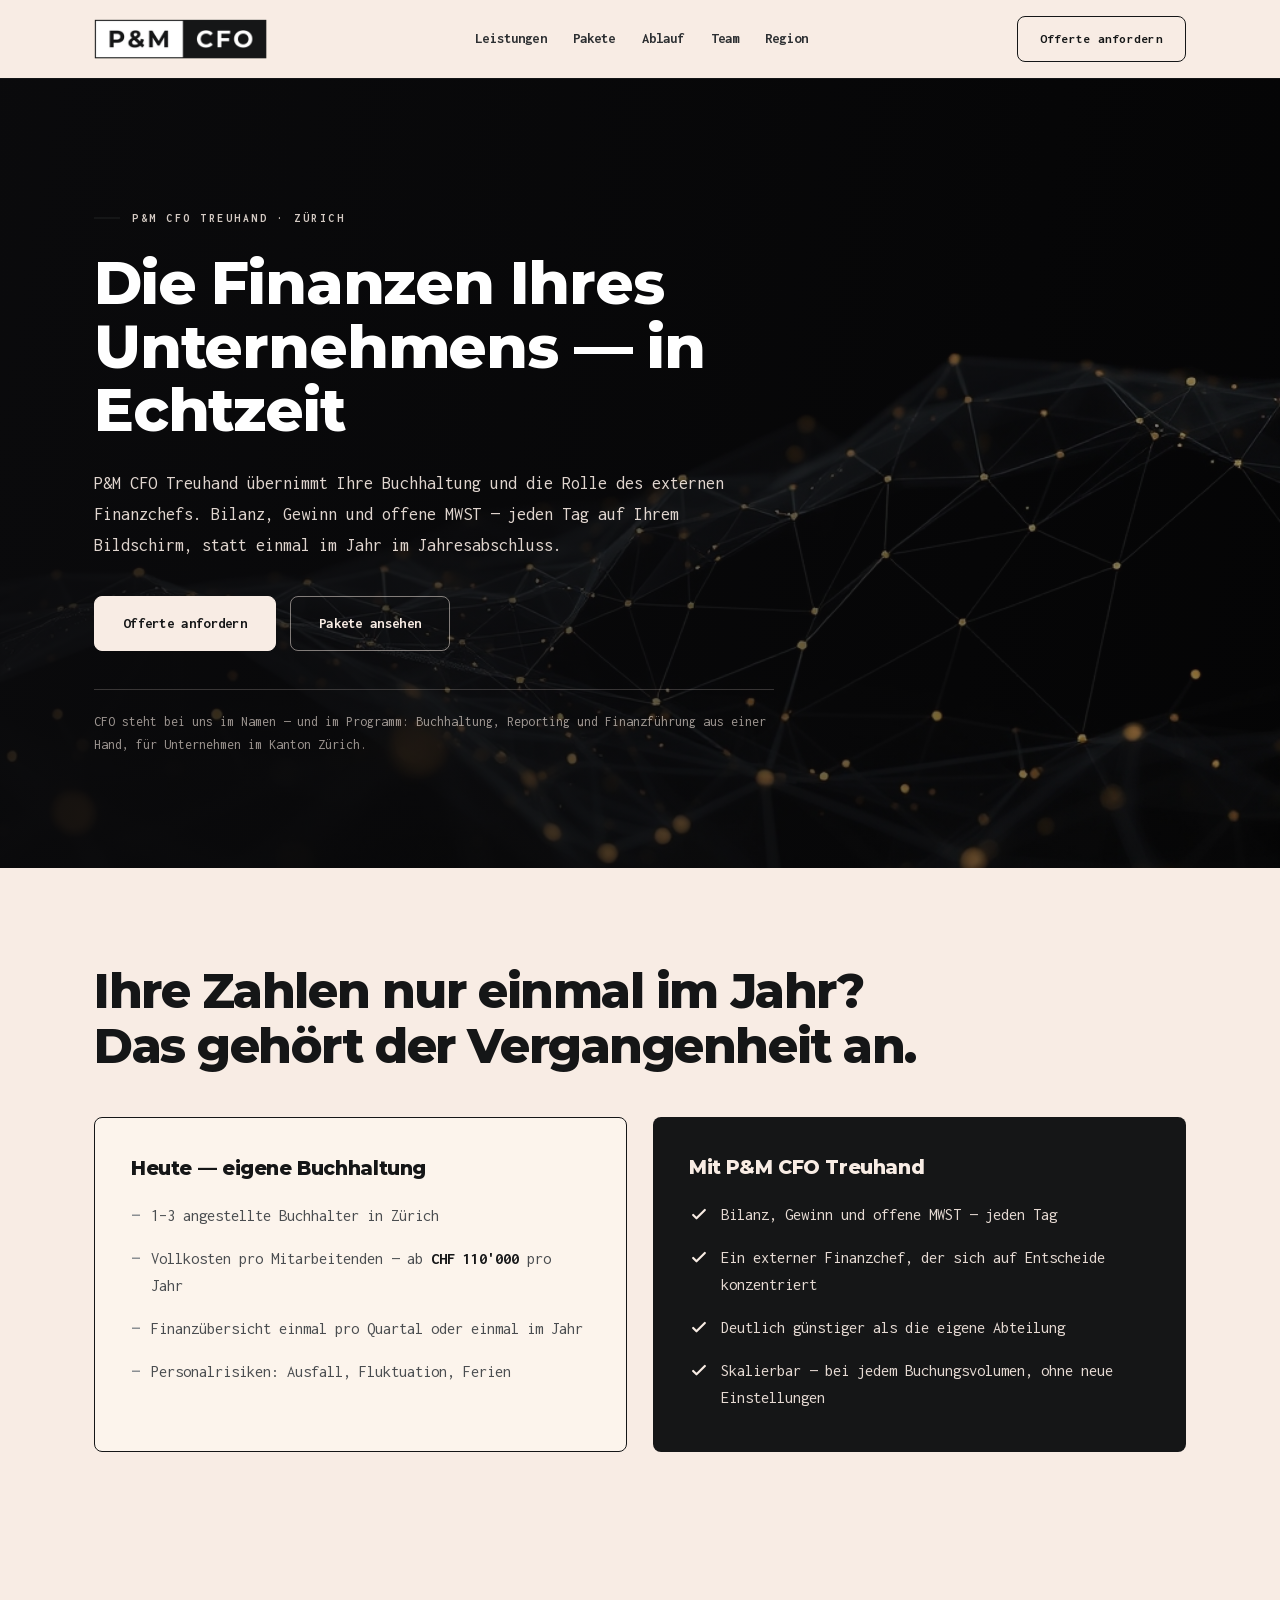
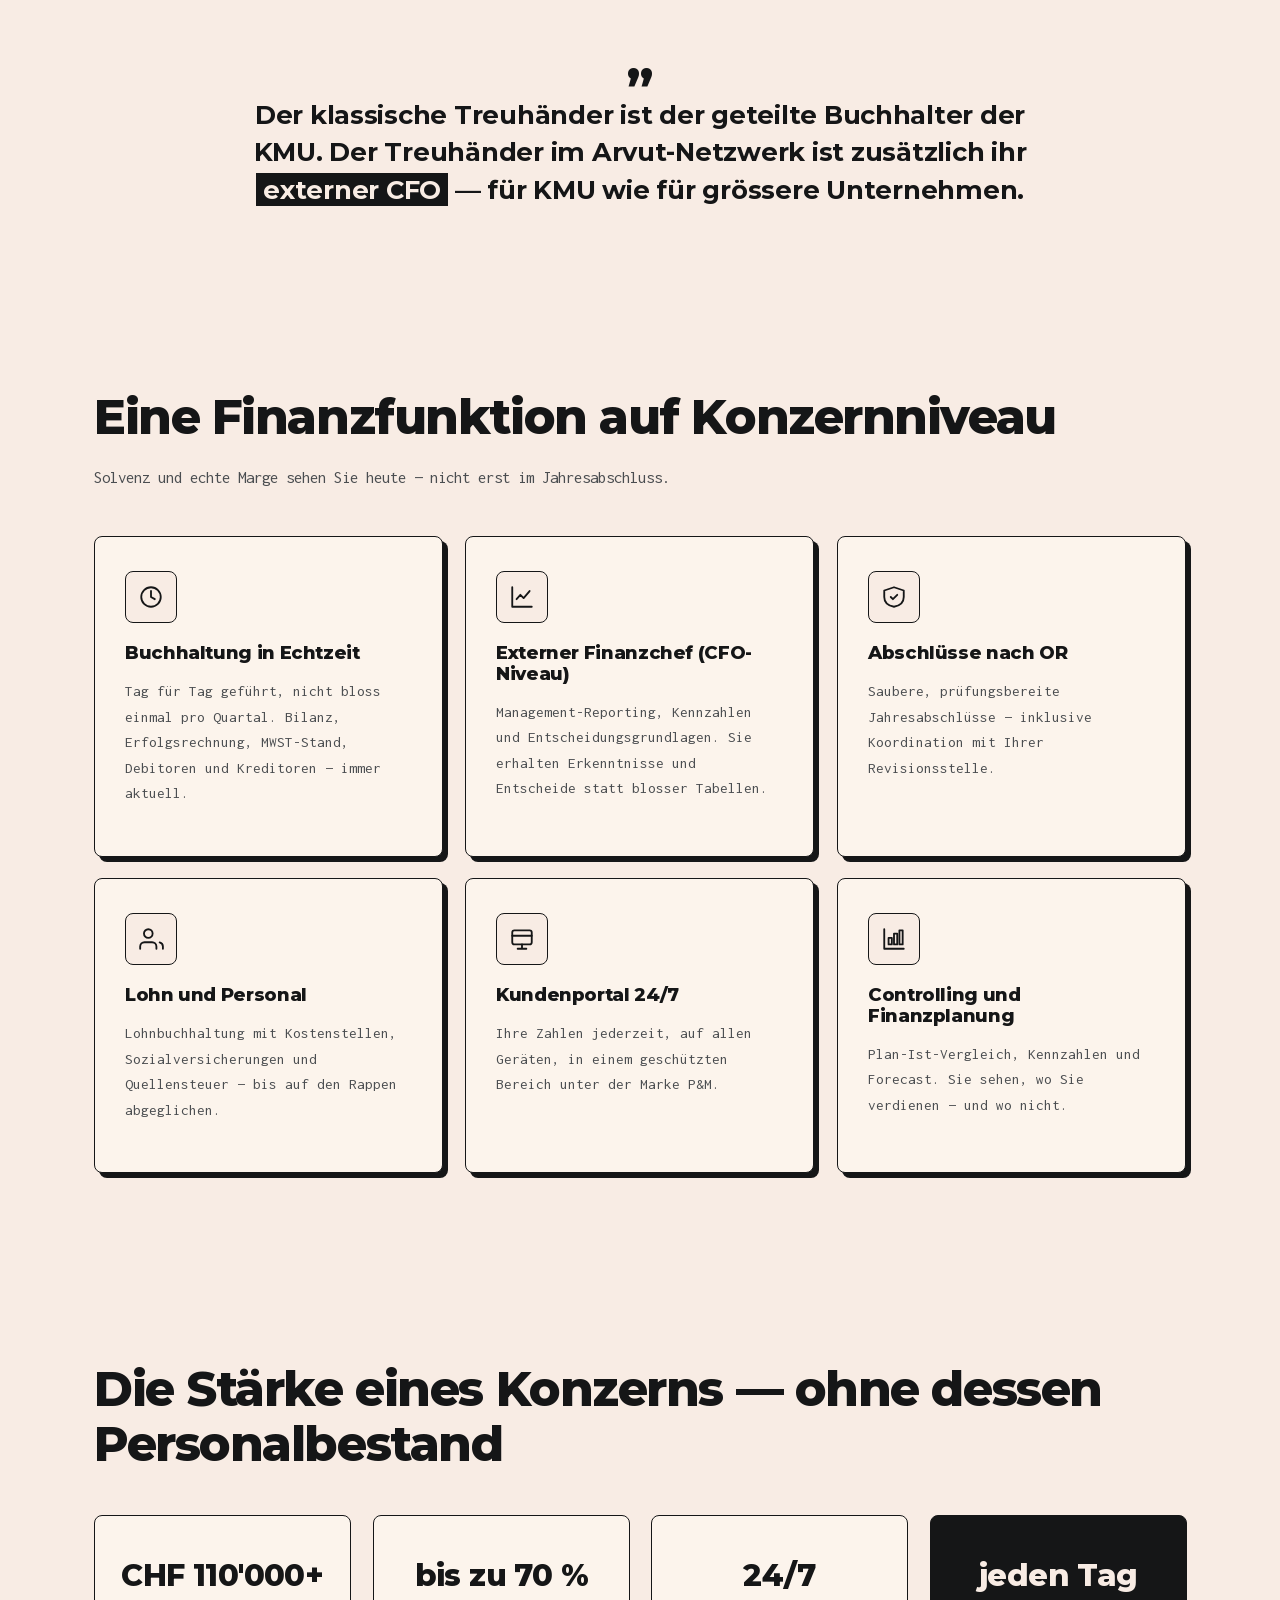
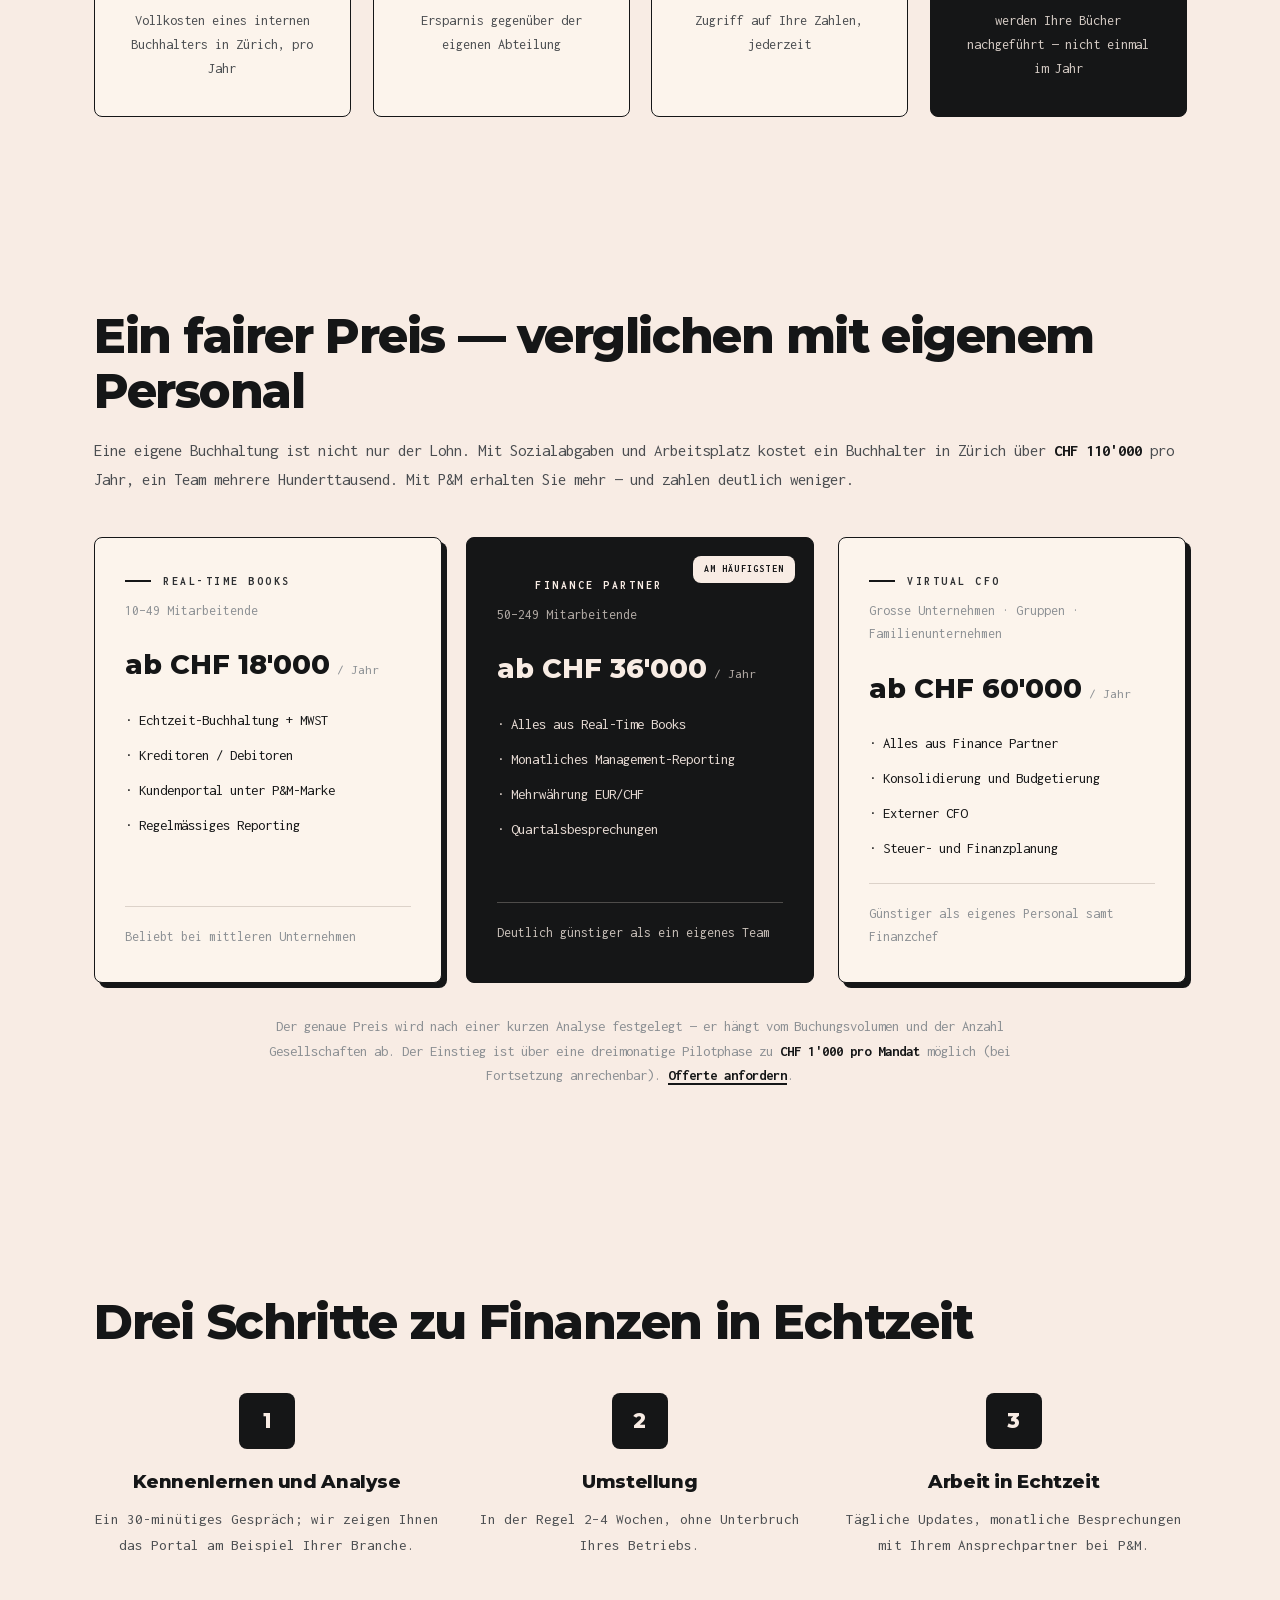
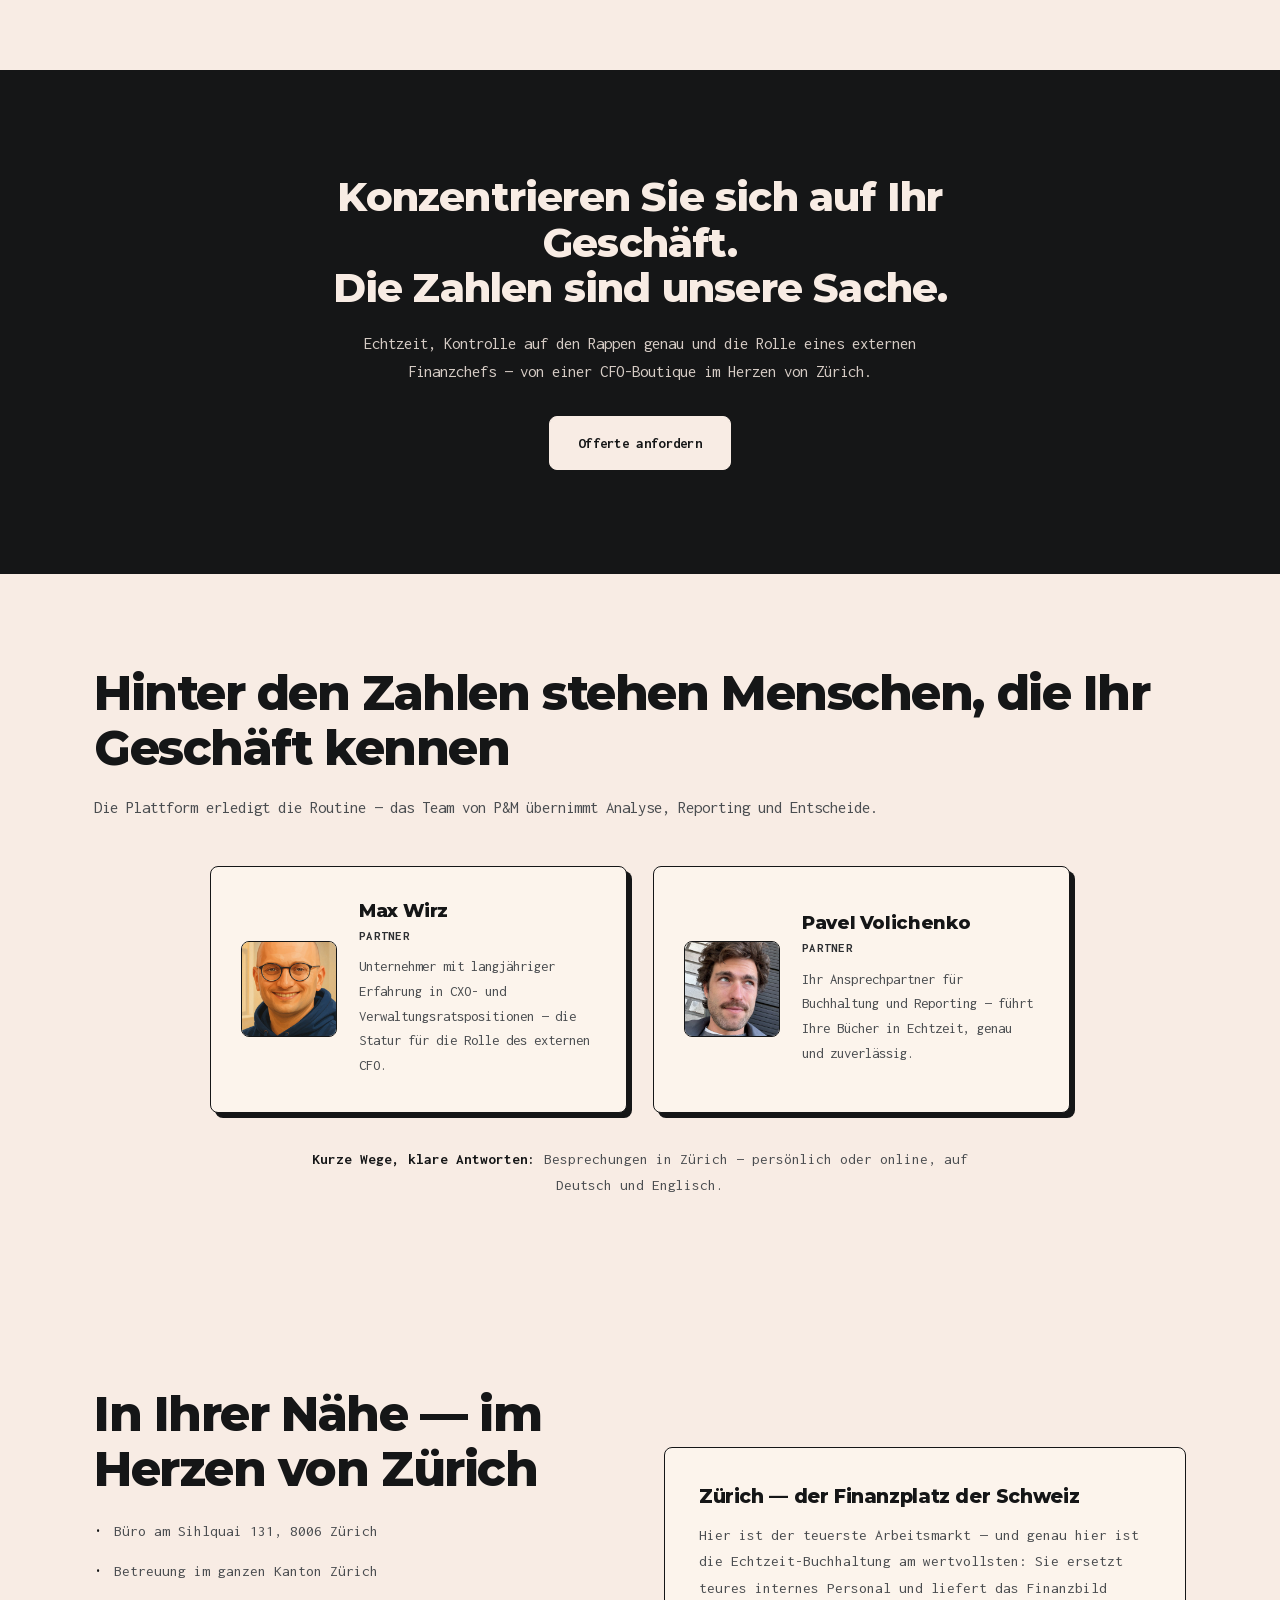
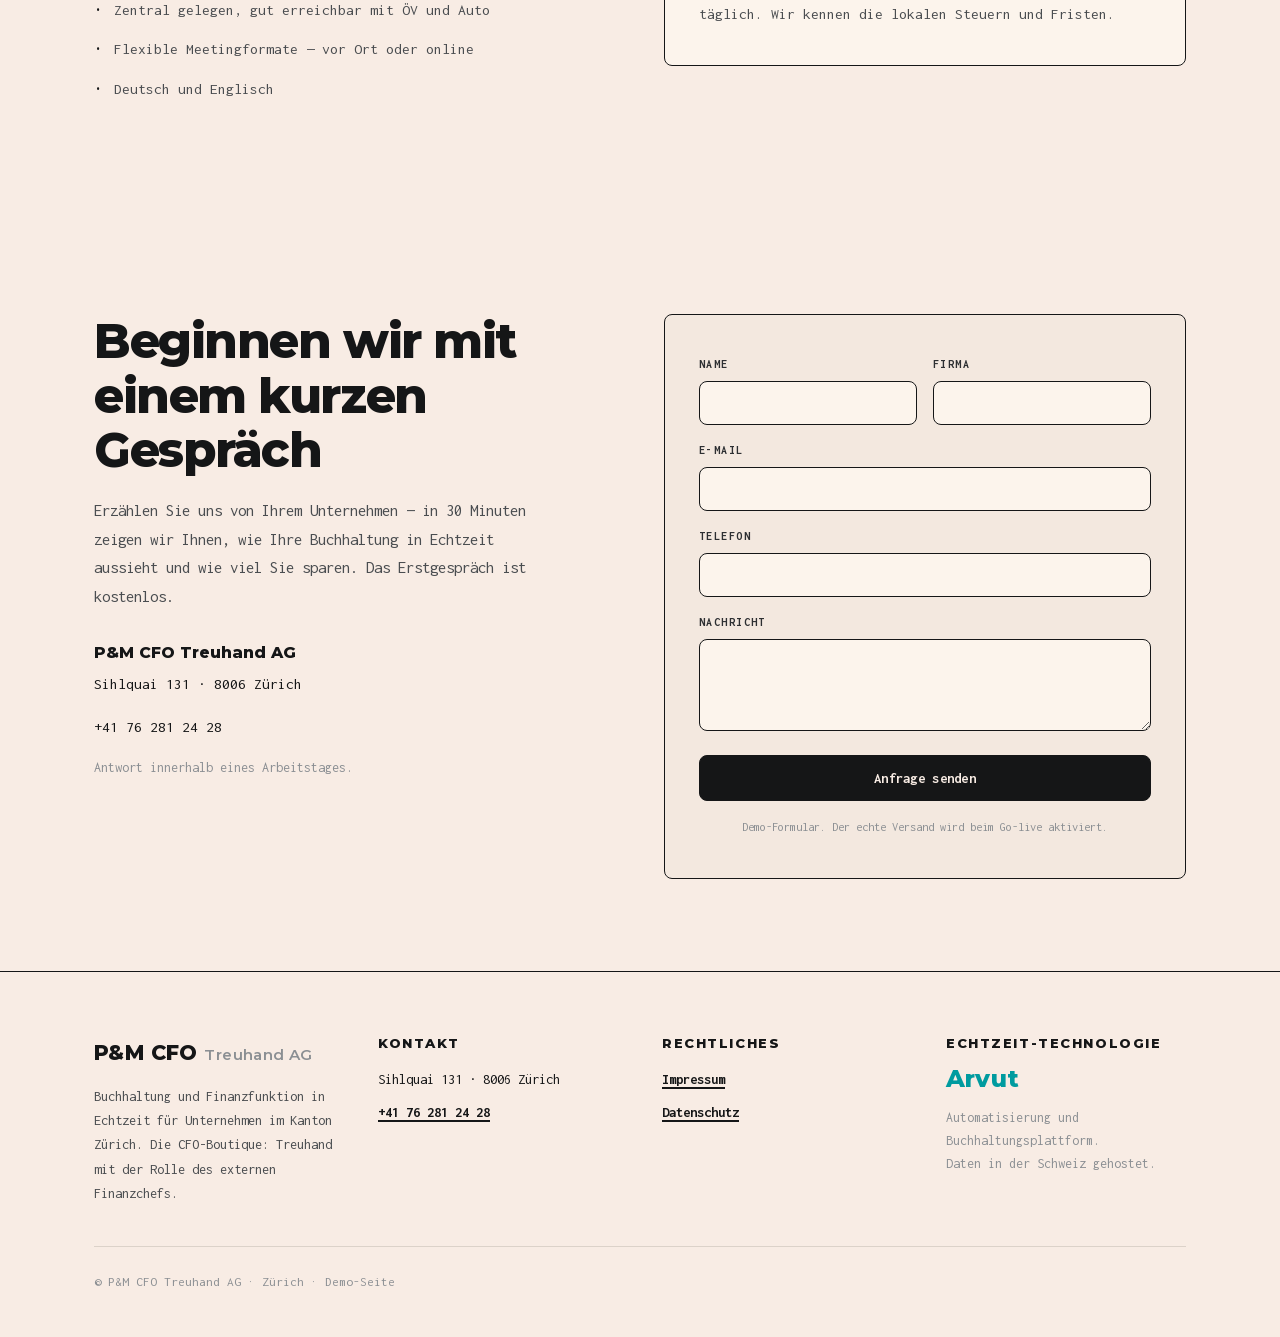
==== de/index.html @ a3f16e5b "Design an Qontrarian-Original angleichen - Hero: dunkles Vollbild mit Netzwerk-Bild (FLUX), weisser " ====
<!DOCTYPE html>
<html lang="de">
<head>
<meta charset="UTF-8">
<meta name="viewport" content="width=device-width, initial-scale=1.0">
<title>P&M CFO Treuhand — Ihr externer CFO und Buchhaltung in Echtzeit, Zürich</title>
<meta name="description" content="P&M CFO Treuhand AG übernimmt Ihre Buchhaltung und die Rolle des externen Finanzchefs: Bilanz, Gewinn und offene MWST jeden Tag auf Ihrem Bildschirm — günstiger als eine eigene Abteilung. CFO-Boutique in Zürich.">
<meta name="robots" content="noindex, nofollow">
<style>
@import url('../assets/fonts/fonts.css');
:root{
  --paper:#F8ECE4; --paper-2:#F3E8DF; --ink:#151617; --ink-2:#2D2F32;
  --body:#4A4D50; --muted:#8B8F93; --line:#DCD2C9; --white:#FCF4EC;
  --green:#009b9f; --gold:#d9a441; --radius:8px;
}
*{-webkit-font-smoothing:antialiased;box-sizing:border-box;}
html{scroll-behavior:smooth;}
a{text-decoration:none;color:inherit;}
img{display:block;max-width:100%;}
body{margin:0;font-family:'Inconsolata',ui-monospace,Menlo,monospace;color:var(--body);background:var(--paper);line-height:1.68;font-size:16.5px;font-weight:400;}
h1,h2,h3,h4{font-family:'Montserrat',-apple-system,Helvetica,Arial,sans-serif;color:var(--ink);font-weight:800;line-height:1.14;margin:0;letter-spacing:-.02em;}
.wrap{max-width:1140px;margin:0 auto;padding:0 24px;}
.eyebrow{font-family:'Inconsolata',monospace;text-transform:uppercase;letter-spacing:.22em;font-weight:700;font-size:.72rem;color:var(--ink-2);}
.eyebrow::before{content:"";display:inline-block;width:26px;height:2px;background:var(--ink);vertical-align:.22em;margin-right:12px;}
/* Sektionsüberschrift — links, gross, ohne Dekor (Qontrarian-Stil) */
.sec-head{text-align:left;max-width:none;margin:0 0 44px;}
.h-sec{font-size:clamp(2rem,4.2vw,3rem);letter-spacing:-.03em;}
.lead{font-size:1.06rem;color:var(--body);}
.inv{background:var(--ink);color:var(--paper);padding:.04em .28em;}
.btn{display:inline-block;font-family:'Inconsolata',monospace;font-weight:600;font-size:.92rem;letter-spacing:.02em;
  background:var(--ink);color:var(--paper);padding:14px 28px;border:1.5px solid var(--ink);border-radius:var(--radius);cursor:pointer;transition:.2s;}
.btn:hover{background:transparent;color:var(--ink);}
.btn-out{background:transparent;color:var(--ink);}
.btn-out:hover{background:var(--ink);color:var(--paper);}
.btn-light{background:var(--paper);color:var(--ink);border-color:var(--paper);}
.btn-light:hover{background:transparent;color:var(--paper);border-color:var(--paper);}
.btn-ghost{background:transparent;color:var(--paper);border-color:rgba(248,236,228,.5);}
.btn-ghost:hover{background:var(--paper);color:var(--ink);border-color:var(--paper);}
.nav-a{font-family:'Inconsolata',monospace;font-weight:600;font-size:.92rem;letter-spacing:.01em;color:var(--ink-2);transition:color .2s;border-bottom:2px solid transparent;}
.nav-a:hover{color:var(--ink);border-bottom-color:var(--ink);}
.link-u{color:var(--ink);font-weight:700;border-bottom:2px solid var(--ink);}
.card{position:relative;background:var(--white);border:1.5px solid var(--ink);border-radius:var(--radius);padding:34px 30px;box-shadow:5px 5px 0 var(--ink);transition:transform .25s,box-shadow .25s;}
.card:hover{transform:translate(-2px,-2px);box-shadow:8px 8px 0 var(--ink);}
.card-x{position:absolute;top:16px;right:16px;width:30px;height:30px;border:1.5px solid var(--ink);border-radius:6px;display:flex;align-items:center;justify-content:center;color:var(--ink);background:var(--paper);}
.card-x svg{width:15px;height:15px;}
.ico{width:52px;height:52px;border:1.5px solid var(--ink);border-radius:var(--radius);background:var(--paper);color:var(--ink);display:flex;align-items:center;justify-content:center;margin-bottom:20px;}
.ico svg{width:26px;height:26px;}
.card h3{font-size:1.14rem;margin-bottom:10px;}
.card p{font-size:.95rem;color:var(--body);}
input,textarea{font-family:'Inconsolata',monospace;width:100%;border:1.5px solid var(--ink);border-radius:var(--radius);padding:13px 15px;background:var(--white);color:var(--ink);font-size:.96rem;transition:box-shadow .2s;}
input:focus,textarea:focus{outline:none;box-shadow:3px 3px 0 var(--ink);}
label{display:block;font-size:.74rem;font-weight:700;letter-spacing:.12em;text-transform:uppercase;color:var(--ink-2);margin-bottom:6px;}
.reveal{opacity:0;transform:translateY(28px);transition:opacity .8s cubic-bezier(.16,1,.3,1),transform .8s cubic-bezier(.16,1,.3,1);will-change:opacity,transform;}
.reveal.in{opacity:1;transform:none;}
@media(prefers-reduced-motion:reduce){*{transition:none!important;animation:none!important;}.reveal{opacity:1;transform:none;}}
#toTop{position:fixed;right:22px;bottom:22px;z-index:60;width:46px;height:46px;background:var(--ink);color:var(--paper);border:none;border-radius:var(--radius);cursor:pointer;display:flex;align-items:center;justify-content:center;opacity:0;visibility:hidden;transform:translateY(12px);transition:.3s;}
#toTop.show{opacity:1;visibility:visible;transform:none;}
@media(max-width:900px){.hide-mob{display:none!important;}}
@media(max-width:820px){.g2{grid-template-columns:1fr!important;gap:36px!important;}}
</style>
</head>
<body>

<!-- ===== KOPFZEILE (Logo links, Menü rechts) — Qontrarian-Monochrom ===== -->
<header id="top" style="position:sticky;top:0;z-index:50;background:rgba(248,236,228,.95);backdrop-filter:saturate(160%) blur(10px);border-bottom:1.5px solid var(--ink);">
  <div class="wrap" style="height:78px;display:flex;align-items:center;justify-content:space-between;gap:20px;">
    <a href="#top" aria-label="P&M CFO Treuhand AG"><img src="../assets/img/logo-pmt.png?v=1" alt="P&M CFO Treuhand AG" style="height:40px;width:auto;"></a>
    <nav class="hide-mob" style="display:flex;align-items:center;gap:26px;">
      <a href="#leistungen" class="nav-a">Leistungen</a>
      <a href="#preise" class="nav-a">Pakete</a>
      <a href="#ablauf" class="nav-a">Ablauf</a>
      <a href="#team" class="nav-a">Team</a>
      <a href="#region" class="nav-a">Region</a>
    </nav>
    <a href="#kontakt" class="btn btn-out" style="padding:11px 22px;font-size:.82rem;">Offerte anfordern</a>
  </div>
</header>

<!-- ===== HERO (dunkles Vollbild mit Netzwerk-Bild — Qontrarian-Stil) ===== -->
<section style="position:relative;background:#0b0b0d;color:var(--paper);overflow:hidden;">
  <img src="../assets/img/hero-bg.png?v=1" alt="" aria-hidden="true" style="position:absolute;inset:0;width:100%;height:100%;object-fit:cover;opacity:.9;">
  <div style="position:absolute;inset:0;background:linear-gradient(100deg,rgba(11,11,13,.92) 0%,rgba(11,11,13,.62) 55%,rgba(11,11,13,.35) 100%);"></div>
  <div class="wrap" style="position:relative;padding:118px 24px 112px;">
    <div class="reveal" style="max-width:860px;">
      <p class="eyebrow" style="margin-bottom:24px;color:rgba(248,236,228,.85);">P&M CFO Treuhand · Zürich</p>
      <h1 style="font-size:clamp(2.3rem,5.2vw,3.7rem);line-height:1.07;margin-bottom:26px;color:#fff;">Die Finanzen Ihres Unternehmens — in Echtzeit</h1>
      <p style="font-size:1.14rem;color:rgba(248,236,228,.9);max-width:680px;margin-bottom:36px;">P&M CFO Treuhand übernimmt Ihre Buchhaltung und die Rolle des externen Finanzchefs. Bilanz, Gewinn und offene MWST — jeden Tag auf Ihrem Bildschirm, statt einmal im Jahr im Jahresabschluss.</p>
      <div style="display:flex;flex-wrap:wrap;gap:14px;">
        <a href="#kontakt" class="btn btn-light">Offerte anfordern</a>
        <a href="#preise" class="btn btn-ghost">Pakete ansehen</a>
      </div>
      <p style="margin:38px 0 0;font-size:.86rem;color:rgba(248,236,228,.62);border-top:1.5px solid rgba(248,236,228,.2);padding-top:20px;max-width:680px;">CFO steht bei uns im Namen — und im Programm: Buchhaltung, Reporting und Finanzführung aus einer Hand, für Unternehmen im Kanton Zürich.</p>
    </div>
  </div>
</section>

<!-- ===== WAS SICH ÄNDERT (Heute vs. Mit P&M) ===== -->
<section style="padding:96px 0;background:var(--paper);">
  <div class="wrap">
    <div class="reveal sec-head">
      <h2 class="h-sec">Ihre Zahlen nur einmal im Jahr?<br>Das gehört der Vergangenheit an.</h2>
    </div>
    <div class="g2" style="display:grid;grid-template-columns:1fr 1fr;gap:26px;align-items:stretch;">
      <div class="reveal" style="background:var(--white);border:1.5px solid var(--ink);border-radius:var(--radius);padding:40px 36px;">
        <h3 style="font-size:1.2rem;margin-bottom:22px;">Heute — eigene Buchhaltung</h3>
        <ul style="list-style:none;padding:0;margin:0;display:flex;flex-direction:column;gap:15px;">
          <li style="display:flex;gap:12px;"><span style="color:var(--muted);font-weight:700;">—</span>1–3 angestellte Buchhalter in Zürich</li>
          <li style="display:flex;gap:12px;"><span style="color:var(--muted);font-weight:700;">—</span><span>Vollkosten pro Mitarbeitenden — ab <b style="color:var(--ink);">CHF&nbsp;110'000</b> pro Jahr</span></li>
          <li style="display:flex;gap:12px;"><span style="color:var(--muted);font-weight:700;">—</span>Finanzübersicht einmal pro Quartal oder einmal im Jahr</li>
          <li style="display:flex;gap:12px;"><span style="color:var(--muted);font-weight:700;">—</span>Personalrisiken: Ausfall, Fluktuation, Ferien</li>
        </ul>
      </div>
      <div class="reveal" style="background:var(--ink);color:var(--paper);border-radius:var(--radius);padding:40px 36px;">
        <h3 style="font-size:1.2rem;margin-bottom:22px;color:var(--paper);">Mit P&M CFO Treuhand</h3>
        <ul style="list-style:none;padding:0;margin:0;display:flex;flex-direction:column;gap:15px;color:rgba(248,236,228,.92);">
          <li style="display:flex;gap:12px;"><svg width="20" height="20" viewBox="0 0 24 24" fill="none" stroke="#F8ECE4" stroke-width="2.6" stroke-linecap="round" stroke-linejoin="round" style="flex-shrink:0;margin-top:4px;"><path d="M5 12l4 4 10-10"/></svg>Bilanz, Gewinn und offene MWST — jeden Tag</li>
          <li style="display:flex;gap:12px;"><svg width="20" height="20" viewBox="0 0 24 24" fill="none" stroke="#F8ECE4" stroke-width="2.6" stroke-linecap="round" stroke-linejoin="round" style="flex-shrink:0;margin-top:4px;"><path d="M5 12l4 4 10-10"/></svg>Ein externer Finanzchef, der sich auf Entscheide konzentriert</li>
          <li style="display:flex;gap:12px;"><svg width="20" height="20" viewBox="0 0 24 24" fill="none" stroke="#F8ECE4" stroke-width="2.6" stroke-linecap="round" stroke-linejoin="round" style="flex-shrink:0;margin-top:4px;"><path d="M5 12l4 4 10-10"/></svg>Deutlich günstiger als die eigene Abteilung</li>
          <li style="display:flex;gap:12px;"><svg width="20" height="20" viewBox="0 0 24 24" fill="none" stroke="#F8ECE4" stroke-width="2.6" stroke-linecap="round" stroke-linejoin="round" style="flex-shrink:0;margin-top:4px;"><path d="M5 12l4 4 10-10"/></svg>Skalierbar — bei jedem Buchungsvolumen, ohne neue Einstellungen</li>
        </ul>
      </div>
    </div>
  </div>
</section>

<!-- ===== LEITSATZ (Positionierung — Kanon, wörtlich) ===== -->
<section style="padding:90px 0;background:var(--paper);">
  <div class="wrap reveal" style="max-width:880px;margin:0 auto;text-align:center;">
    <div style="font-family:'Montserrat',sans-serif;font-weight:800;font-size:3rem;color:var(--ink);line-height:1;margin-bottom:10px;">„</div>
    <p style="font-family:'Montserrat',sans-serif;font-weight:700;font-size:clamp(1.25rem,2.4vw,1.6rem);color:var(--ink);line-height:1.46;letter-spacing:-.01em;margin:0;">
      Der klassische Treuhänder ist der geteilte Buchhalter der KMU. Der Treuhänder im Arvut-Netzwerk ist zusätzlich ihr <span class="inv">externer CFO</span> — für KMU wie für grössere Unternehmen.
    </p>
  </div>
</section>

<!-- ===== LEISTUNGEN ===== -->
<section id="leistungen" style="padding:92px 0;background:var(--paper);">
  <div class="wrap">
    <div class="reveal sec-head">
      <h2 class="h-sec">Eine Finanzfunktion auf Konzernniveau</h2>
      <p class="lead" style="margin-top:18px;">Solvenz und echte Marge sehen Sie heute — nicht erst im Jahresabschluss.</p>
    </div>
    <div style="display:grid;grid-template-columns:repeat(auto-fit,minmax(300px,1fr));gap:22px;">
      <div class="card reveal">
        <div class="ico"><svg viewBox="0 0 24 24" fill="none" stroke="currentColor" stroke-width="1.7" stroke-linecap="round" stroke-linejoin="round"><circle cx="12" cy="12" r="9"/><path d="M12 6.5v5.5l3.5 2"/></svg></div>
        <h3>Buchhaltung in Echtzeit</h3>
        <p>Tag für Tag geführt, nicht bloss einmal pro Quartal. Bilanz, Erfolgsrechnung, MWST-Stand, Debitoren und Kreditoren — immer aktuell.</p>
      </div>
      <div class="card reveal">
        <div class="ico"><svg viewBox="0 0 24 24" fill="none" stroke="currentColor" stroke-width="1.7" stroke-linecap="round" stroke-linejoin="round"><path d="M3 3v18h18"/><path d="M7 14l3.5-4 3 3 5.5-6.5"/></svg></div>
        <h3>Externer Finanzchef (CFO-Niveau)</h3>
        <p>Management-Reporting, Kennzahlen und Entscheidungsgrundlagen. Sie erhalten Erkenntnisse und Entscheide statt blosser Tabellen.</p>
      </div>
      <div class="card reveal">
        <div class="ico"><svg viewBox="0 0 24 24" fill="none" stroke="currentColor" stroke-width="1.7" stroke-linecap="round" stroke-linejoin="round"><path d="M9 12l2 2 4-4"/><path d="M21 12c0 5-3.5 8-9 9-5.5-1-9-4-9-9V6l9-3 9 3z"/></svg></div>
        <h3>Abschlüsse nach OR</h3>
        <p>Saubere, prüfungsbereite Jahresabschlüsse — inklusive Koordination mit Ihrer Revisionsstelle.</p>
      </div>
      <div class="card reveal">
        <div class="ico"><svg viewBox="0 0 24 24" fill="none" stroke="currentColor" stroke-width="1.7" stroke-linecap="round" stroke-linejoin="round"><path d="M17 21v-2a4 4 0 0 0-4-4H6a4 4 0 0 0-4 4v2"/><circle cx="9.5" cy="7" r="4"/><path d="M23 21v-2a4 4 0 0 0-3-3.87"/></svg></div>
        <h3>Lohn und Personal</h3>
        <p>Lohnbuchhaltung mit Kostenstellen, Sozialversicherungen und Quellensteuer — bis auf den Rappen abgeglichen.</p>
      </div>
      <div class="card reveal">
        <div class="ico"><svg viewBox="0 0 24 24" fill="none" stroke="currentColor" stroke-width="1.7" stroke-linecap="round" stroke-linejoin="round"><rect x="3" y="4" width="18" height="13" rx="2"/><path d="M3 9h18M8 21h8M12 17v4"/></svg></div>
        <h3>Kundenportal 24/7</h3>
        <p>Ihre Zahlen jederzeit, auf allen Geräten, in einem geschützten Bereich unter der Marke P&M.</p>
      </div>
      <div class="card reveal">
        <div class="ico"><svg viewBox="0 0 24 24" fill="none" stroke="currentColor" stroke-width="1.7" stroke-linecap="round" stroke-linejoin="round"><path d="M3 3v18h18"/><rect x="7" y="11" width="3" height="6"/><rect x="12" y="7" width="3" height="10"/><rect x="17" y="4" width="3" height="13"/></svg></div>
        <h3>Controlling und Finanzplanung</h3>
        <p>Plan-Ist-Vergleich, Kennzahlen und Forecast. Sie sehen, wo Sie verdienen — und wo nicht.</p>
      </div>
    </div>
  </div>
</section>

<!-- ===== DARUM LOHNT ES SICH (Kennzahlen) ===== -->
<section style="padding:96px 0;background:var(--paper);">
  <div class="wrap">
    <div class="reveal sec-head">
      <h2 class="h-sec">Die Stärke eines Konzerns — ohne dessen Personalbestand</h2>
    </div>
    <div style="display:grid;grid-template-columns:repeat(auto-fit,minmax(210px,1fr));gap:22px;">
      <div class="reveal" style="background:var(--white);border:1.5px solid var(--ink);border-radius:var(--radius);padding:34px 26px;text-align:center;">
        <div style="font-family:'Montserrat',sans-serif;font-weight:800;font-size:1.9rem;color:var(--ink);letter-spacing:-.02em;">CHF 110'000+</div>
        <div style="margin-top:8px;font-size:.9rem;color:var(--body);">Vollkosten eines internen Buchhalters in Zürich, pro Jahr</div>
      </div>
      <div class="reveal" style="background:var(--white);border:1.5px solid var(--ink);border-radius:var(--radius);padding:34px 26px;text-align:center;">
        <div style="font-family:'Montserrat',sans-serif;font-weight:800;font-size:1.9rem;color:var(--ink);letter-spacing:-.02em;">bis zu 70 %</div>
        <div style="margin-top:8px;font-size:.9rem;color:var(--body);">Ersparnis gegenüber der eigenen Abteilung</div>
      </div>
      <div class="reveal" style="background:var(--white);border:1.5px solid var(--ink);border-radius:var(--radius);padding:34px 26px;text-align:center;">
        <div style="font-family:'Montserrat',sans-serif;font-weight:800;font-size:1.9rem;color:var(--ink);letter-spacing:-.02em;">24/7</div>
        <div style="margin-top:8px;font-size:.9rem;color:var(--body);">Zugriff auf Ihre Zahlen, jederzeit</div>
      </div>
      <div class="reveal" style="background:var(--ink);border:1.5px solid var(--ink);border-radius:var(--radius);padding:34px 26px;text-align:center;">
        <div style="font-family:'Montserrat',sans-serif;font-weight:800;font-size:1.9rem;color:var(--paper);letter-spacing:-.02em;">jeden Tag</div>
        <div style="margin-top:8px;font-size:.9rem;color:rgba(248,236,228,.85);">werden Ihre Bücher nachgeführt — nicht einmal im Jahr</div>
      </div>
    </div>
  </div>
</section>

<!-- ===== PREISE ===== -->
<section id="preise" style="padding:96px 0;background:var(--paper);">
  <div class="wrap">
    <div class="reveal sec-head">
      <h2 class="h-sec">Ein fairer Preis — verglichen mit eigenem Personal</h2>
      <p class="lead" style="margin-top:18px;">Eine eigene Buchhaltung ist nicht nur der Lohn. Mit Sozialabgaben und Arbeitsplatz kostet ein Buchhalter in Zürich über <b style="color:var(--ink);">CHF 110'000</b> pro Jahr, ein Team mehrere Hunderttausend. Mit P&M erhalten Sie mehr — und zahlen deutlich weniger.</p>
    </div>
    <div style="display:grid;grid-template-columns:repeat(auto-fit,minmax(280px,1fr));gap:24px;align-items:stretch;margin-top:44px;">
      <div class="reveal card" style="display:flex;flex-direction:column;">
        <span class="eyebrow">Real-Time Books</span>
        <p style="font-size:.86rem;margin:8px 0 0;color:var(--muted);">10–49 Mitarbeitende</p>
        <div style="margin:20px 0;"><span style="font-family:'Montserrat',sans-serif;font-weight:800;font-size:1.7rem;color:var(--ink);">ab CHF 18'000</span><span style="font-size:.85rem;color:var(--muted);"> / Jahr</span></div>
        <ul style="list-style:none;padding:0;margin:0;flex:1;display:flex;flex-direction:column;gap:10px;font-size:.93rem;color:var(--ink);">
          <li>· Echtzeit-Buchhaltung + MWST</li><li>· Kreditoren / Debitoren</li><li>· Kundenportal unter P&M-Marke</li><li>· Regelmässiges Reporting</li>
        </ul>
        <p style="margin:22px 0 0;padding-top:18px;border-top:1.5px solid var(--line);font-size:.86rem;color:var(--muted);">Beliebt bei mittleren Unternehmen</p>
      </div>
      <div class="reveal" style="background:var(--ink);color:var(--paper);border:1.5px solid var(--ink);border-radius:var(--radius);padding:38px 30px;display:flex;flex-direction:column;position:relative;">
        <span style="position:absolute;top:18px;right:18px;font-family:'Inconsolata',monospace;font-weight:700;font-size:.62rem;letter-spacing:.12em;text-transform:uppercase;background:var(--paper);color:var(--ink);padding:5px 11px;border-radius:var(--radius);">Am häufigsten</span>
        <span class="eyebrow" style="color:var(--paper);">Finance Partner</span>
        <p style="font-size:.86rem;margin:8px 0 0;color:rgba(248,236,228,.7);">50–249 Mitarbeitende</p>
        <div style="margin:20px 0;"><span style="font-family:'Montserrat',sans-serif;font-weight:800;font-size:1.7rem;color:var(--paper);">ab CHF 36'000</span><span style="font-size:.85rem;color:rgba(248,236,228,.7);"> / Jahr</span></div>
        <ul style="list-style:none;padding:0;margin:0;flex:1;display:flex;flex-direction:column;gap:10px;font-size:.93rem;color:rgba(248,236,228,.92);">
          <li>· Alles aus Real-Time Books</li><li>· Monatliches Management-Reporting</li><li>· Mehrwährung EUR/CHF</li><li>· Quartalsbesprechungen</li>
        </ul>
        <p style="margin:22px 0 0;padding-top:18px;border-top:1.5px solid rgba(248,236,228,.25);font-size:.86rem;color:rgba(248,236,228,.8);">Deutlich günstiger als ein eigenes Team</p>
      </div>
      <div class="reveal card" style="display:flex;flex-direction:column;">
        <span class="eyebrow">Virtual CFO</span>
        <p style="font-size:.86rem;margin:8px 0 0;color:var(--muted);">Grosse Unternehmen · Gruppen · Familienunternehmen</p>
        <div style="margin:20px 0;"><span style="font-family:'Montserrat',sans-serif;font-weight:800;font-size:1.7rem;color:var(--ink);">ab CHF 60'000</span><span style="font-size:.85rem;color:var(--muted);"> / Jahr</span></div>
        <ul style="list-style:none;padding:0;margin:0;flex:1;display:flex;flex-direction:column;gap:10px;font-size:.93rem;color:var(--ink);">
          <li>· Alles aus Finance Partner</li><li>· Konsolidierung und Budgetierung</li><li>· Externer CFO</li><li>· Steuer- und Finanzplanung</li>
        </ul>
        <p style="margin:22px 0 0;padding-top:18px;border-top:1.5px solid var(--line);font-size:.86rem;color:var(--muted);">Günstiger als eigenes Personal samt Finanzchef</p>
      </div>
    </div>
    <p class="reveal" style="text-align:center;font-size:.92rem;color:var(--muted);margin-top:30px;max-width:820px;margin-left:auto;margin-right:auto;">Der genaue Preis wird nach einer kurzen Analyse festgelegt — er hängt vom Buchungsvolumen und der Anzahl Gesellschaften ab. Der Einstieg ist über eine dreimonatige Pilotphase zu <b style="color:var(--ink);">CHF 1'000 pro Mandat</b> möglich (bei Fortsetzung anrechenbar). <a href="#kontakt" class="link-u">Offerte anfordern</a>.</p>
  </div>
</section>

<!-- ===== ARBEITSWEISE ===== -->
<section id="ablauf" style="padding:96px 0;background:var(--paper);">
  <div class="wrap">
    <div class="reveal sec-head">
      <h2 class="h-sec">Drei Schritte zu Finanzen in Echtzeit</h2>
    </div>
    <div style="display:grid;grid-template-columns:repeat(auto-fit,minmax(270px,1fr));gap:28px;">
      <div class="reveal" style="text-align:center;"><div style="width:56px;height:56px;background:var(--ink);color:var(--paper);border-radius:var(--radius);font-family:'Montserrat',sans-serif;font-weight:800;font-size:1.3rem;display:flex;align-items:center;justify-content:center;margin:0 auto 22px;">1</div><h3 style="font-size:1.16rem;margin-bottom:11px;">Kennenlernen und Analyse</h3><p style="font-size:.95rem;">Ein 30-minütiges Gespräch; wir zeigen Ihnen das Portal am Beispiel Ihrer Branche.</p></div>
      <div class="reveal" style="text-align:center;"><div style="width:56px;height:56px;background:var(--ink);color:var(--paper);border-radius:var(--radius);font-family:'Montserrat',sans-serif;font-weight:800;font-size:1.3rem;display:flex;align-items:center;justify-content:center;margin:0 auto 22px;">2</div><h3 style="font-size:1.16rem;margin-bottom:11px;">Umstellung</h3><p style="font-size:.95rem;">In der Regel 2–4 Wochen, ohne Unterbruch Ihres Betriebs.</p></div>
      <div class="reveal" style="text-align:center;"><div style="width:56px;height:56px;background:var(--ink);color:var(--paper);border-radius:var(--radius);font-family:'Montserrat',sans-serif;font-weight:800;font-size:1.3rem;display:flex;align-items:center;justify-content:center;margin:0 auto 22px;">3</div><h3 style="font-size:1.16rem;margin-bottom:11px;">Arbeit in Echtzeit</h3><p style="font-size:.95rem;">Tägliche Updates, monatliche Besprechungen mit Ihrem Ansprechpartner bei P&M.</p></div>
    </div>
  </div>
</section>

<!-- ===== AKZENT-BANNER (monochrom, invertiert) ===== -->
<section style="padding:104px 0;background:var(--ink);">
  <div class="wrap reveal" style="text-align:center;max-width:800px;">
    <h2 style="color:var(--paper);font-size:clamp(1.75rem,3.6vw,2.5rem);margin-bottom:18px;">Konzentrieren Sie sich auf Ihr Geschäft.<br>Die Zahlen sind unsere Sache.</h2>
    <p style="color:rgba(248,236,228,.85);font-size:1.06rem;max-width:640px;margin:0 auto 30px;">Echtzeit, Kontrolle auf den Rappen genau und die Rolle eines externen Finanzchefs — von einer CFO-Boutique im Herzen von Zürich.</p>
    <a href="#kontakt" class="btn btn-light">Offerte anfordern</a>
  </div>
</section>

<!-- ===== IHR FINANZTEAM ===== -->
<section id="team" style="padding:92px 0;background:var(--paper);">
  <div class="wrap">
    <div class="reveal sec-head">
      <h2 class="h-sec">Hinter den Zahlen stehen Menschen, die Ihr Geschäft kennen</h2>
      <p class="lead" style="margin-top:18px;">Die Plattform erledigt die Routine — das Team von P&M übernimmt Analyse, Reporting und Entscheide.</p>
    </div>
    <div class="g2" style="display:grid;grid-template-columns:1fr 1fr;gap:26px;max-width:860px;margin:0 auto;">
      <div class="reveal card" style="display:flex;gap:22px;align-items:center;">
        <img src="../assets/img/max-wirz.jpg?v=1" alt="Max Wirz" style="width:96px;height:96px;border-radius:var(--radius);object-fit:cover;flex-shrink:0;border:1.5px solid var(--ink);">
        <div>
          <h3 style="font-size:1.14rem;margin-bottom:3px;">Max Wirz</h3>
          <p style="margin:0 0 8px;font-size:.8rem;font-weight:700;letter-spacing:.1em;text-transform:uppercase;color:var(--ink-2);">Partner</p>
          <p style="margin:0;font-size:.92rem;">Unternehmer mit langjähriger Erfahrung in CXO- und Verwaltungsratspositionen — die Statur für die Rolle des externen CFO.</p>
        </div>
      </div>
      <div class="reveal card" style="display:flex;gap:22px;align-items:center;">
        <img src="../assets/img/pavel-volichenko.jpg?v=1" alt="Pavel Volichenko" style="width:96px;height:96px;border-radius:var(--radius);object-fit:cover;flex-shrink:0;border:1.5px solid var(--ink);">
        <div>
          <h3 style="font-size:1.14rem;margin-bottom:3px;">Pavel Volichenko</h3>
          <p style="margin:0 0 8px;font-size:.8rem;font-weight:700;letter-spacing:.1em;text-transform:uppercase;color:var(--ink-2);">Partner</p>
          <p style="margin:0;font-size:.92rem;">Ihr Ansprechpartner für Buchhaltung und Reporting — führt Ihre Bücher in Echtzeit, genau und zuverlässig.</p>
        </div>
      </div>
    </div>
    <p class="reveal" style="text-align:center;max-width:680px;margin:34px auto 0;font-size:.96rem;color:var(--body);"><b style="color:var(--ink);">Kurze Wege, klare Antworten:</b> Besprechungen in Zürich — persönlich oder online, auf Deutsch und Englisch.</p>
  </div>
</section>

<!-- ===== REGION ===== -->
<section id="region" style="padding:96px 0;background:var(--paper);">
  <div class="wrap g2" style="display:grid;grid-template-columns:1fr 1fr;gap:48px;align-items:center;">
    <div class="reveal">
      <h2 class="h-sec" style="margin-bottom:22px;">In Ihrer Nähe — im Herzen von Zürich</h2>
      <ul style="list-style:none;padding:0;margin:0 0 24px;display:flex;flex-direction:column;gap:13px;font-size:.98rem;">
        <li style="display:flex;gap:12px;"><span style="color:var(--ink);font-weight:700;">·</span>Büro am Sihlquai 131, 8006 Zürich</li>
        <li style="display:flex;gap:12px;"><span style="color:var(--ink);font-weight:700;">·</span>Betreuung im ganzen Kanton Zürich</li>
        <li style="display:flex;gap:12px;"><span style="color:var(--ink);font-weight:700;">·</span>Zentral gelegen, gut erreichbar mit ÖV und Auto</li>
        <li style="display:flex;gap:12px;"><span style="color:var(--ink);font-weight:700;">·</span>Flexible Meetingformate — vor Ort oder online</li>
        <li style="display:flex;gap:12px;"><span style="color:var(--ink);font-weight:700;">·</span>Deutsch und Englisch</li>
      </ul>
    </div>
    <div class="reveal" style="background:var(--white);border:1.5px solid var(--ink);border-radius:var(--radius);padding:38px 34px;">
      <h3 style="font-size:1.2rem;margin-bottom:14px;">Zürich — der Finanzplatz der Schweiz</h3>
      <p style="font-size:.98rem;color:var(--body);margin:0;">Hier ist der teuerste Arbeitsmarkt — und genau hier ist die Echtzeit-Buchhaltung am wertvollsten: Sie ersetzt teures internes Personal und liefert das Finanzbild täglich. Wir kennen die lokalen Steuern und Fristen.</p>
    </div>
  </div>
</section>

<!-- ===== KONTAKT ===== -->
<section id="kontakt" style="padding:92px 0;background:var(--paper);">
  <div class="wrap g2" style="display:grid;grid-template-columns:1fr 1fr;gap:48px;">
    <div class="reveal">
      <h2 class="h-sec" style="margin-bottom:18px;">Beginnen wir mit einem kurzen Gespräch</h2>
      <p class="lead" style="max-width:460px;margin-bottom:30px;">Erzählen Sie uns von Ihrem Unternehmen — in 30 Minuten zeigen wir Ihnen, wie Ihre Buchhaltung in Echtzeit aussieht und wie viel Sie sparen. Das Erstgespräch ist kostenlos.</p>
      <div style="display:flex;flex-direction:column;gap:16px;font-size:.98rem;">
        <div>
          <div style="font-family:'Montserrat',sans-serif;font-weight:800;color:var(--ink);margin-bottom:5px;">P&M CFO Treuhand AG</div>
          <p style="color:var(--ink);margin:0;">Sihlquai 131 · 8006 Zürich</p>
        </div>
        <div style="color:var(--ink);">
          <p style="margin:0;">+41 76 281 24 28</p>
        </div>
        <div style="font-size:.88rem;color:var(--muted);">Antwort innerhalb eines Arbeitstages.</div>
      </div>
    </div>
    <div class="reveal" style="background:var(--paper-2);border:1.5px solid var(--ink);border-radius:var(--radius);padding:40px 34px;">
      <form onsubmit="return false" style="display:flex;flex-direction:column;gap:16px;">
        <div style="display:grid;grid-template-columns:1fr 1fr;gap:16px;">
          <div><label>Name</label><input type="text"></div>
          <div><label>Firma</label><input type="text"></div>
        </div>
        <div><label>E-Mail</label><input type="email"></div>
        <div><label>Telefon</label><input type="tel"></div>
        <div><label>Nachricht</label><textarea rows="4"></textarea></div>
        <button class="btn" style="width:100%;">Anfrage senden</button>
        <p style="text-align:center;font-size:.78rem;color:var(--muted);margin:0;">Demo-Formular. Der echte Versand wird beim Go-live aktiviert.</p>
      </form>
    </div>
  </div>
</section>

<!-- ===== FUSSZEILE (hell — Qontrarian-Stil) ===== -->
<footer style="background:var(--paper);color:var(--body);padding:64px 0 30px;border-top:1.5px solid var(--ink);">
  <div class="wrap">
    <div style="display:grid;grid-template-columns:repeat(auto-fit,minmax(220px,1fr));gap:44px;padding-bottom:40px;border-bottom:1px solid var(--line);">
      <div>
        <div style="font-family:'Montserrat',sans-serif;font-weight:800;font-size:1.3rem;color:var(--ink);margin-bottom:14px;letter-spacing:.02em;">P&M CFO <span style="font-weight:600;color:var(--muted);font-size:.95rem;">Treuhand AG</span></div>
        <p style="font-size:.9rem;color:var(--body);margin:0;">Buchhaltung und Finanzfunktion in Echtzeit für Unternehmen im Kanton Zürich. Die CFO-Boutique: Treuhand mit der Rolle des externen Finanzchefs.</p>
      </div>
      <div style="font-size:.92rem;">
        <h4 style="color:var(--ink);font-size:.82rem;letter-spacing:.12em;text-transform:uppercase;margin-bottom:16px;">Kontakt</h4>
        <p style="margin:0 0 8px;color:var(--ink);">Sihlquai 131 · 8006 Zürich</p>
        <p style="margin:0 0 8px;"><a href="tel:+41762812428" class="link-u">+41 76 281 24 28</a></p>
      </div>
      <div style="font-size:.92rem;">
        <h4 style="color:var(--ink);font-size:.82rem;letter-spacing:.12em;text-transform:uppercase;margin-bottom:16px;">Rechtliches</h4>
        <p style="margin:0 0 8px;"><a href="#" class="link-u">Impressum</a></p>
        <p style="margin:0 0 8px;"><a href="#" class="link-u">Datenschutz</a></p>
      </div>
      <div>
        <h4 style="color:var(--ink);font-size:.82rem;letter-spacing:.12em;text-transform:uppercase;margin-bottom:16px;">Echtzeit-Technologie</h4>
        <a href="https://arvut.ch" target="_blank" rel="noopener" style="font-family:'Montserrat',sans-serif;color:var(--green);font-weight:800;font-size:1.5rem;letter-spacing:.01em;display:inline-block;line-height:1;">Arvut</a>
        <p style="font-size:.86rem;color:var(--muted);margin-top:10px;">Automatisierung und Buchhaltungsplattform.<br>Daten in der Schweiz gehostet.</p>
      </div>
    </div>
    <p style="font-size:.83rem;color:var(--muted);margin-top:24px;">© P&M CFO Treuhand AG · Zürich · Demo-Seite</p>
  </div>
</footer>

<button id="toTop" aria-label="Nach oben"><svg width="20" height="20" viewBox="0 0 24 24" fill="none" stroke="currentColor" stroke-width="2.4" stroke-linecap="round" stroke-linejoin="round"><path d="M12 19V5M5 12l7-7 7 7"/></svg></button>

<script>
addEventListener('scroll',()=>{document.getElementById('toTop').classList.toggle('show',scrollY>600);},{passive:true});
if('IntersectionObserver' in window){
  const io=new IntersectionObserver((es)=>{es.forEach(e=>{if(!e.isIntersecting)return;const el=e.target;const sibs=[...el.parentElement.children].filter(c=>c.classList.contains('reveal'));const idx=Math.max(0,sibs.indexOf(el));el.style.transitionDelay=(idx*0.08)+'s';el.classList.add('in');io.unobserve(el);setTimeout(()=>{el.style.transitionDelay='';},900+idx*80);})},{threshold:.12});
  document.querySelectorAll('.reveal').forEach(el=>io.observe(el));
  addEventListener('load',()=>setTimeout(()=>document.querySelectorAll('.reveal:not(.in)').forEach(el=>{if(el.getBoundingClientRect().top<innerHeight)el.classList.add('in');}),2200));
}else{document.querySelectorAll('.reveal').forEach(el=>el.classList.add('in'));}
document.querySelectorAll('a[href="#top"]').forEach(a=>a.addEventListener('click',e=>{e.preventDefault();window.scrollTo({top:0,behavior:'smooth'});}));
document.getElementById('toTop').addEventListener('click',()=>window.scrollTo({top:0,behavior:'smooth'}));
</script>
</body>
</html>
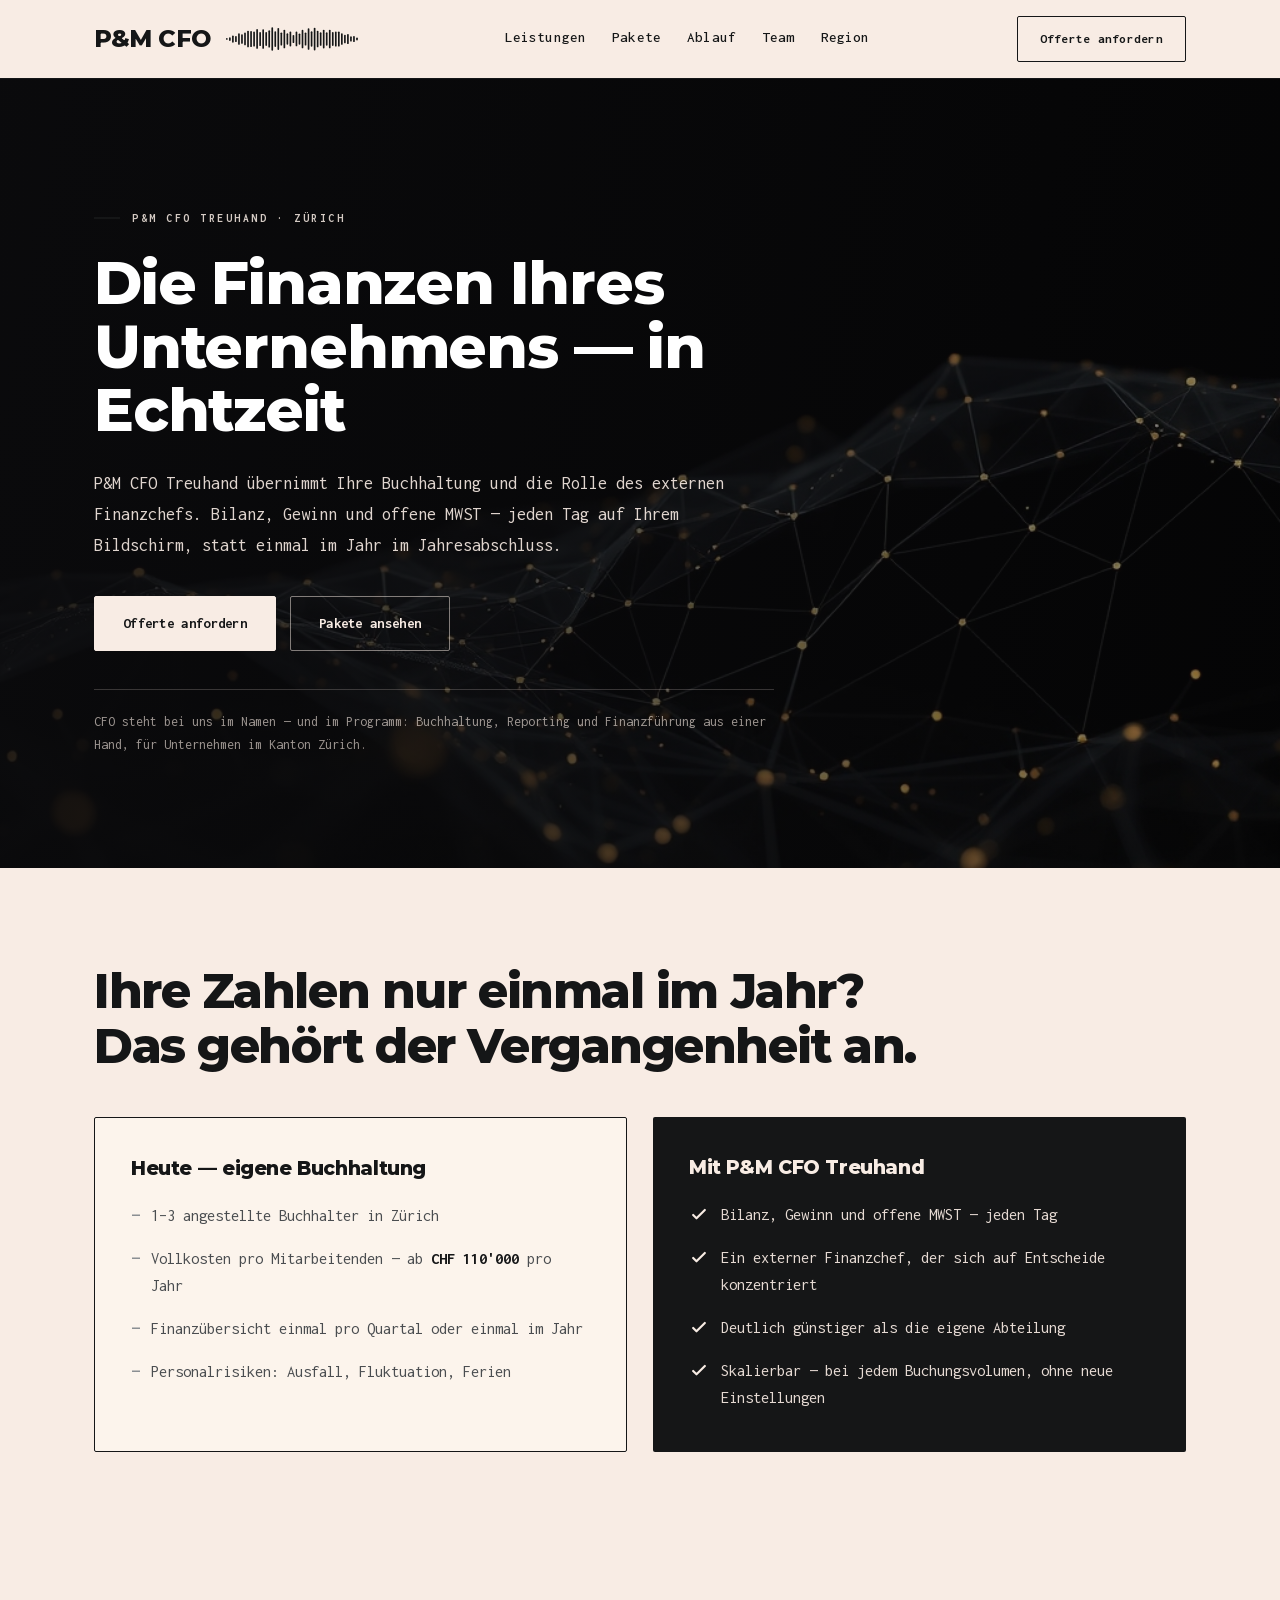
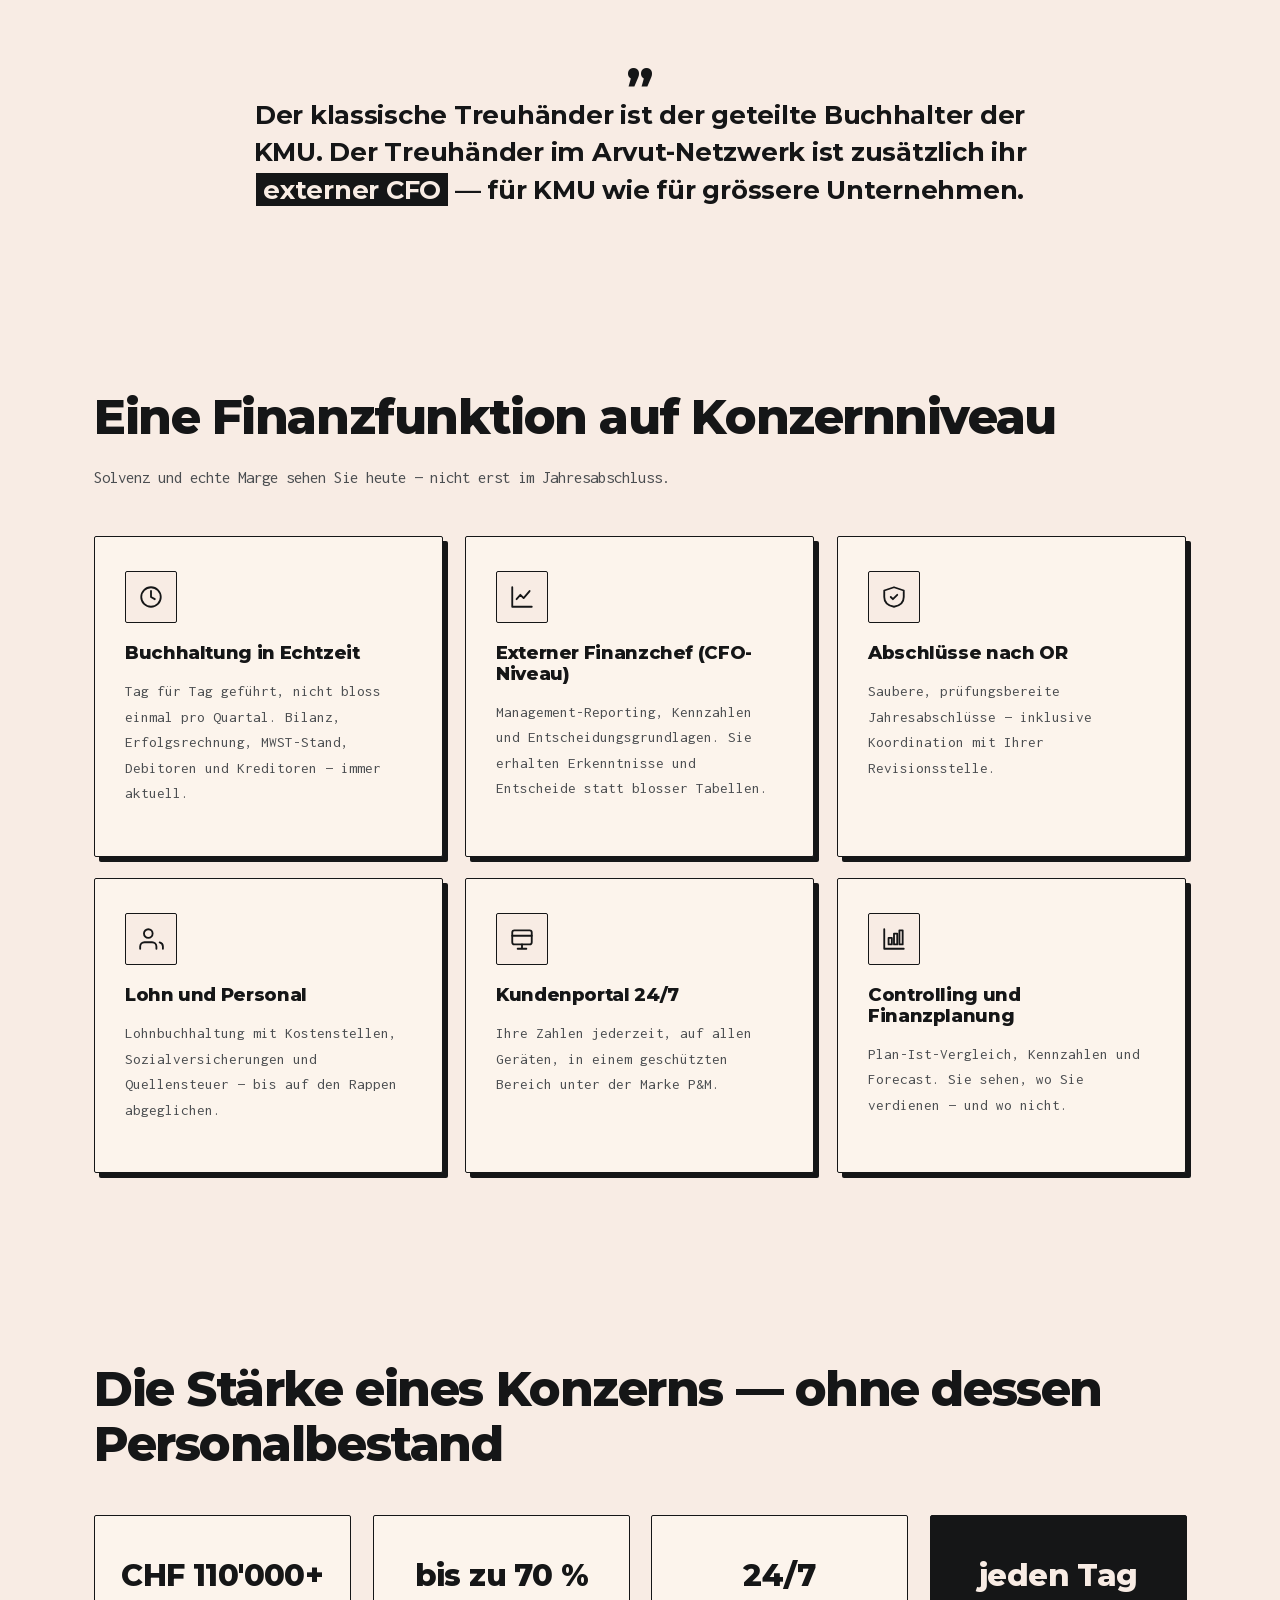
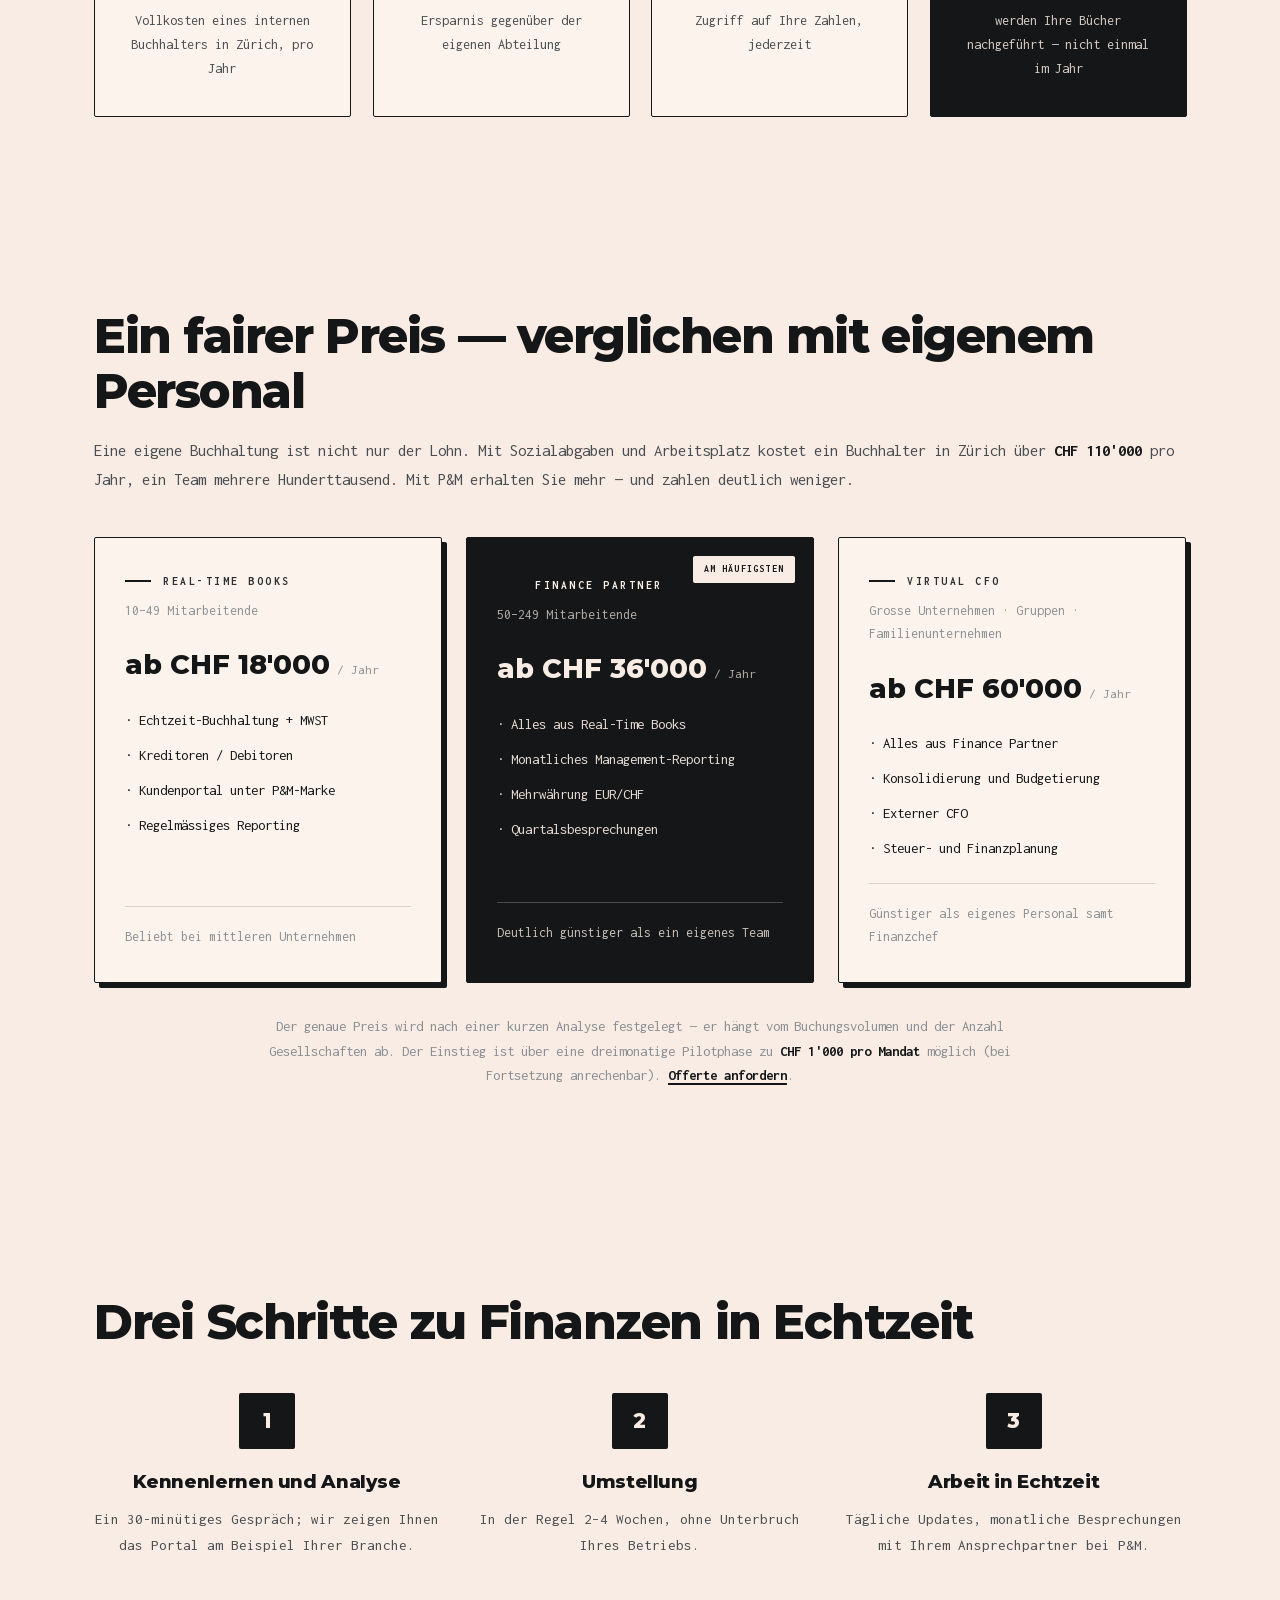
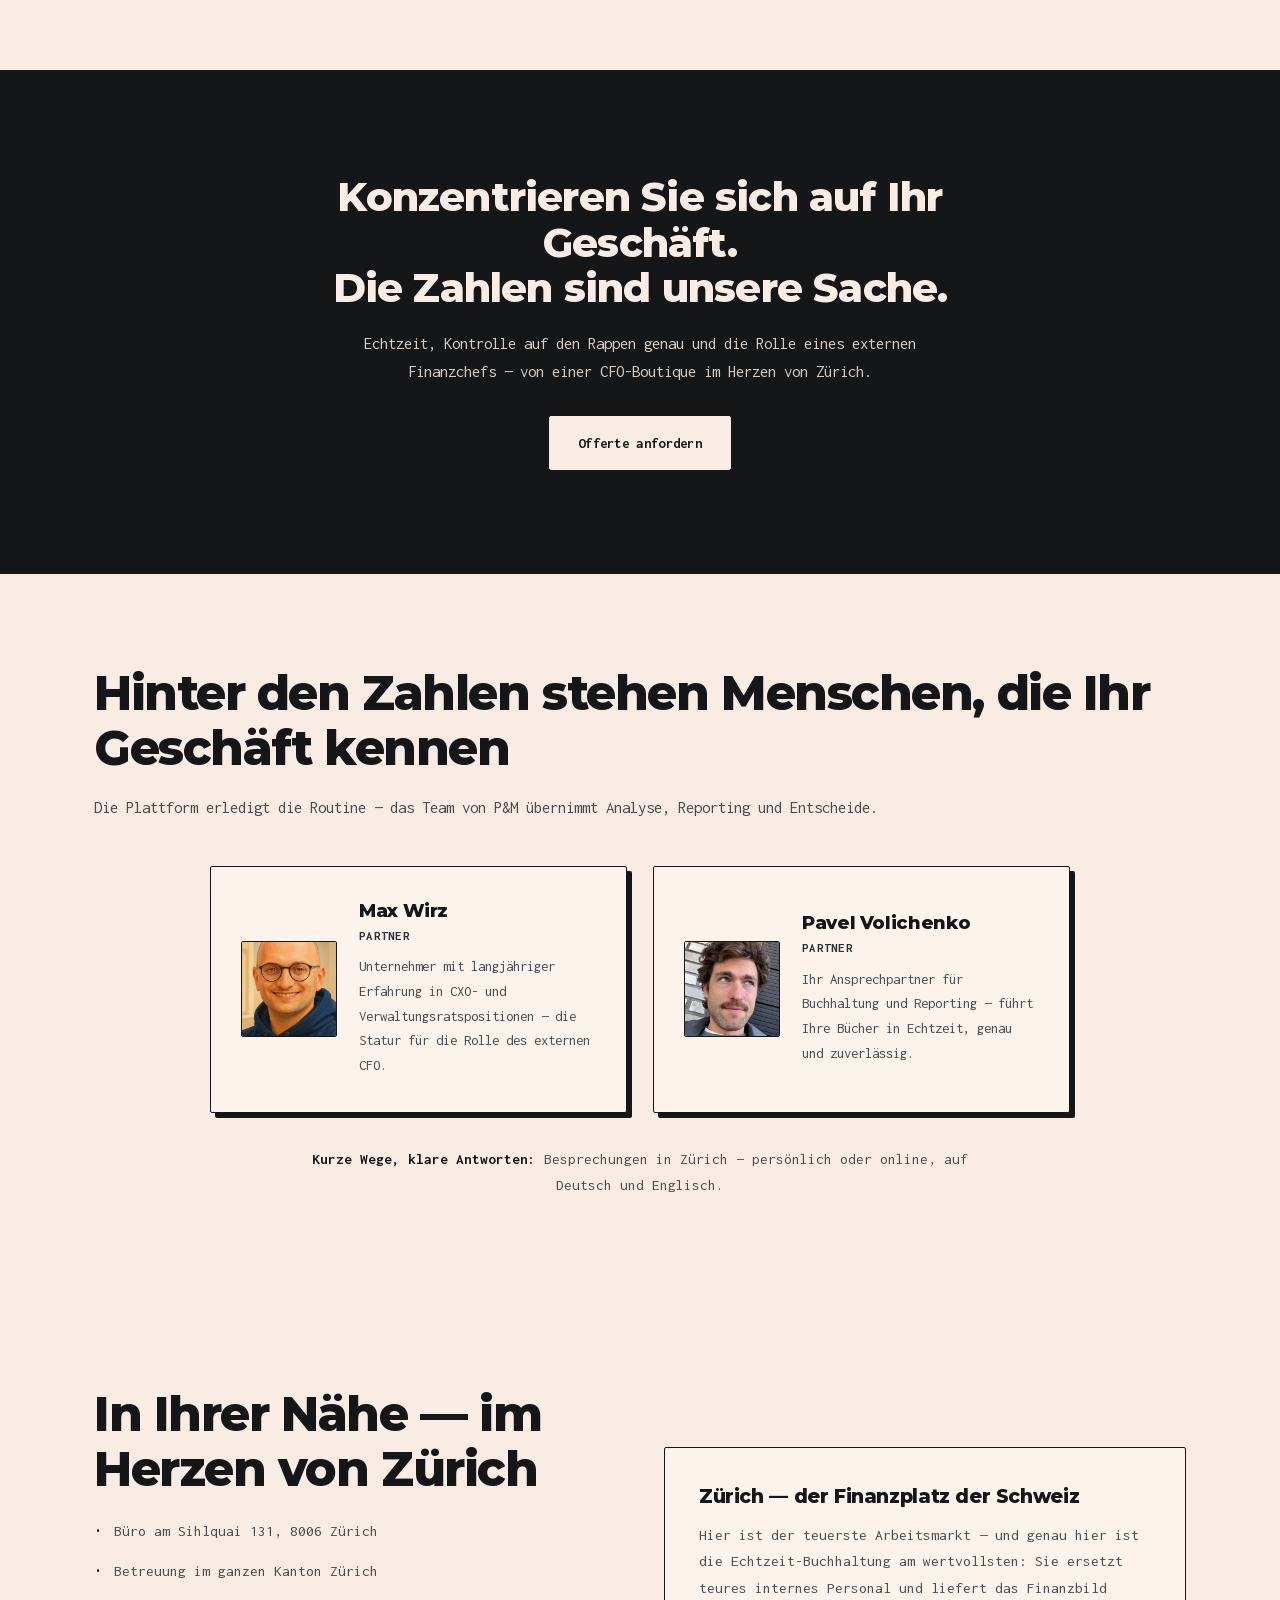
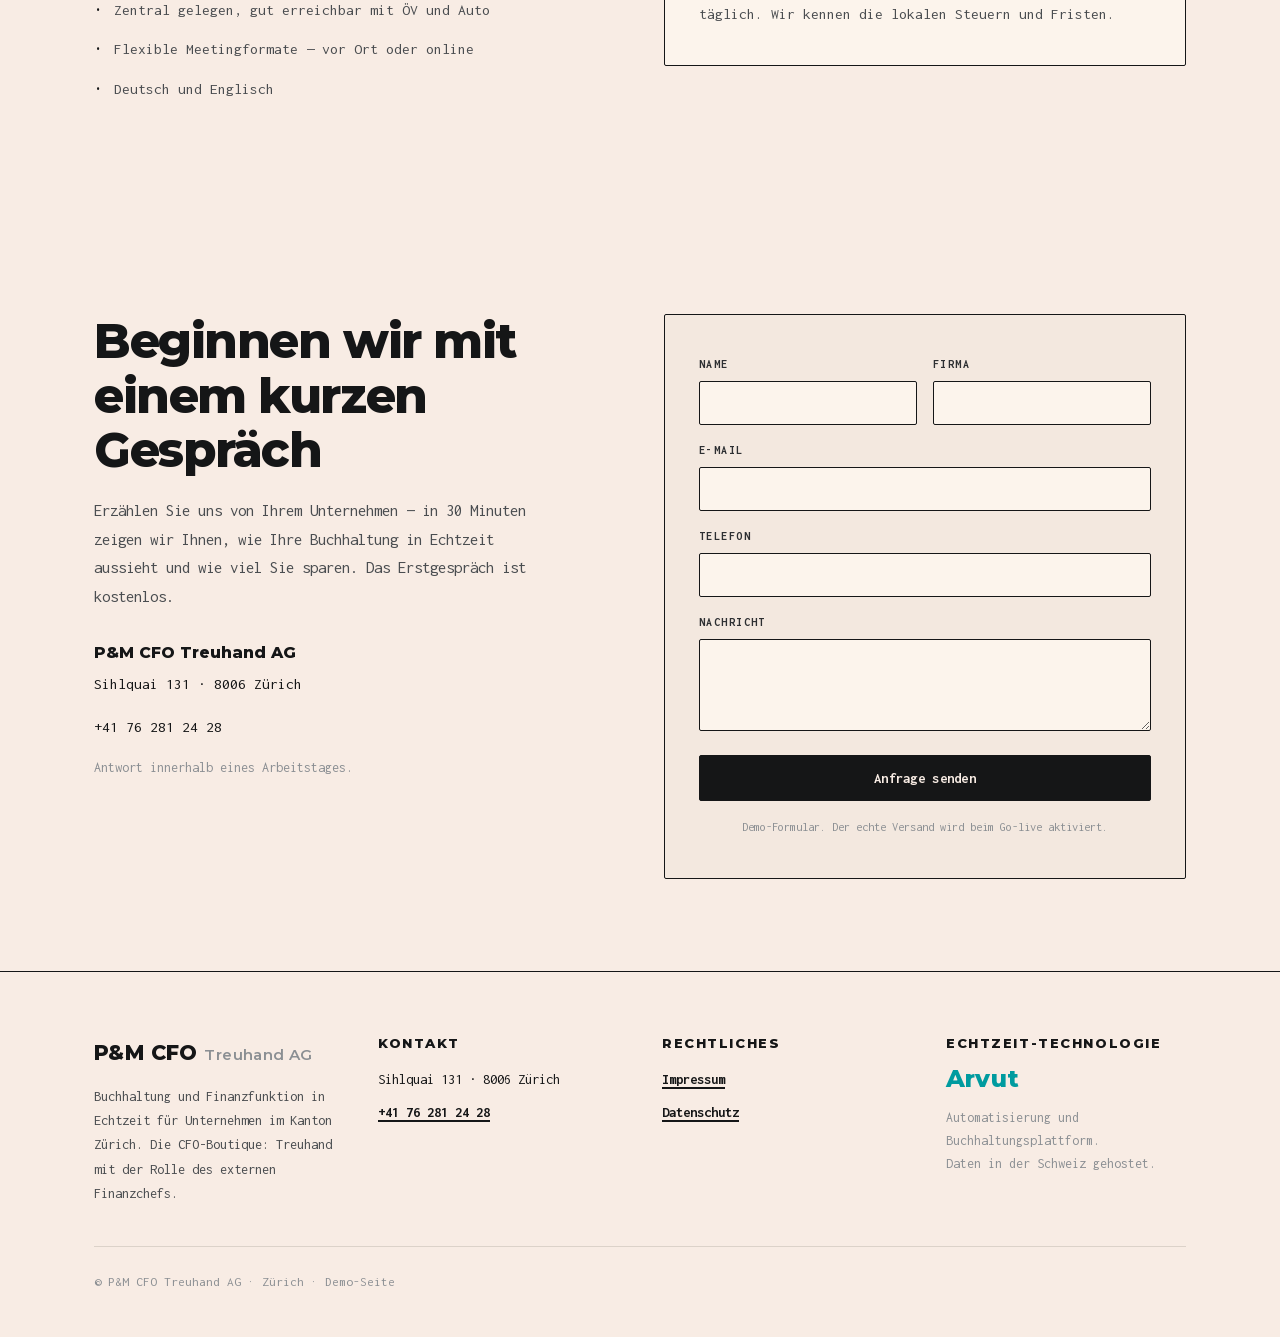
==== commit 0f78cf62: "Logo, Menü-Schrift & Buttons exakt an Qontrarian angleichen - Logo: Wortmarke „P&M CFO" + Wellenform" ====
--- a/de/index.html
+++ b/de/index.html
@@ -11,7 +11,7 @@
 :root{
   --paper:#F8ECE4; --paper-2:#F3E8DF; --ink:#151617; --ink-2:#2D2F32;
   --body:#4A4D50; --muted:#8B8F93; --line:#DCD2C9; --white:#FCF4EC;
-  --green:#009b9f; --gold:#d9a441; --radius:8px;
+  --green:#009b9f; --gold:#d9a441; --radius:2px;
 }
 *{-webkit-font-smoothing:antialiased;box-sizing:border-box;}
 html{scroll-behavior:smooth;}
@@ -36,7 +36,7 @@
 .btn-light:hover{background:transparent;color:var(--paper);border-color:var(--paper);}
 .btn-ghost{background:transparent;color:var(--paper);border-color:rgba(248,236,228,.5);}
 .btn-ghost:hover{background:var(--paper);color:var(--ink);border-color:var(--paper);}
-.nav-a{font-family:'Inconsolata',monospace;font-weight:600;font-size:.92rem;letter-spacing:.01em;color:var(--ink-2);transition:color .2s;border-bottom:2px solid transparent;}
+.nav-a{font-family:'Inconsolata',monospace;font-weight:500;font-size:.95rem;letter-spacing:.01em;color:var(--ink);transition:color .2s;border-bottom:2px solid transparent;}
 .nav-a:hover{color:var(--ink);border-bottom-color:var(--ink);}
 .link-u{color:var(--ink);font-weight:700;border-bottom:2px solid var(--ink);}
 .card{position:relative;background:var(--white);border:1.5px solid var(--ink);border-radius:var(--radius);padding:34px 30px;box-shadow:5px 5px 0 var(--ink);transition:transform .25s,box-shadow .25s;}
@@ -56,6 +56,7 @@
 #toTop{position:fixed;right:22px;bottom:22px;z-index:60;width:46px;height:46px;background:var(--ink);color:var(--paper);border:none;border-radius:var(--radius);cursor:pointer;display:flex;align-items:center;justify-content:center;opacity:0;visibility:hidden;transform:translateY(12px);transition:.3s;}
 #toTop.show{opacity:1;visibility:visible;transform:none;}
 @media(max-width:900px){.hide-mob{display:none!important;}}
+@media(max-width:560px){.logo-wave{display:none;}}
 @media(max-width:820px){.g2{grid-template-columns:1fr!important;gap:36px!important;}}
 </style>
 </head>
@@ -64,7 +65,10 @@
 <!-- ===== KOPFZEILE (Logo links, Menü rechts) — Qontrarian-Monochrom ===== -->
 <header id="top" style="position:sticky;top:0;z-index:50;background:rgba(248,236,228,.95);backdrop-filter:saturate(160%) blur(10px);border-bottom:1.5px solid var(--ink);">
   <div class="wrap" style="height:78px;display:flex;align-items:center;justify-content:space-between;gap:20px;">
-    <a href="#top" aria-label="P&M CFO Treuhand AG"><img src="../assets/img/logo-pmt.png?v=1" alt="P&M CFO Treuhand AG" style="height:40px;width:auto;"></a>
+    <a href="#top" aria-label="P&M CFO Treuhand AG" style="display:flex;align-items:center;gap:15px;">
+      <span style="font-family:'Montserrat',sans-serif;font-weight:800;font-size:1.5rem;color:var(--ink);letter-spacing:-.02em;line-height:1;">P&amp;M&nbsp;CFO</span>
+      <svg width="132" height="30" viewBox="0 0 157 34" class="logo-wave" preserveAspectRatio="xMidYMid meet" fill="none" xmlns="http://www.w3.org/2000/svg" aria-hidden="true" style="color:var(--ink);flex-shrink:0;"><rect x="0.0" y="15.9" width="2.0" height="2.1" rx="1" fill="currentColor"/><rect x="3.6" y="14.8" width="2.0" height="4.5" rx="1" fill="currentColor"/><rect x="7.2" y="12.7" width="2.0" height="8.7" rx="1" fill="currentColor"/><rect x="10.8" y="13.3" width="2.0" height="7.4" rx="1" fill="currentColor"/><rect x="14.4" y="10.2" width="2.0" height="13.7" rx="1" fill="currentColor"/><rect x="18.0" y="11.3" width="2.0" height="11.4" rx="1" fill="currentColor"/><rect x="21.6" y="9.4" width="2.0" height="15.1" rx="1" fill="currentColor"/><rect x="25.2" y="7.2" width="2.0" height="19.6" rx="1" fill="currentColor"/><rect x="28.8" y="7.5" width="2.0" height="19.1" rx="1" fill="currentColor"/><rect x="32.4" y="8.2" width="2.0" height="17.7" rx="1" fill="currentColor"/><rect x="36.0" y="5.2" width="2.0" height="23.5" rx="1" fill="currentColor"/><rect x="39.6" y="8.7" width="2.0" height="16.7" rx="1" fill="currentColor"/><rect x="43.2" y="5.4" width="2.0" height="23.3" rx="1" fill="currentColor"/><rect x="46.8" y="8.7" width="2.0" height="16.5" rx="1" fill="currentColor"/><rect x="50.4" y="6.7" width="2.0" height="20.5" rx="1" fill="currentColor"/><rect x="54.0" y="3.0" width="2.0" height="27.9" rx="1" fill="currentColor"/><rect x="57.6" y="7.7" width="2.0" height="18.7" rx="1" fill="currentColor"/><rect x="61.2" y="3.9" width="2.0" height="26.1" rx="1" fill="currentColor"/><rect x="64.8" y="9.2" width="2.0" height="15.6" rx="1" fill="currentColor"/><rect x="68.4" y="5.9" width="2.0" height="22.1" rx="1" fill="currentColor"/><rect x="72.0" y="10.3" width="2.0" height="13.4" rx="1" fill="currentColor"/><rect x="75.6" y="8.2" width="2.0" height="17.6" rx="1" fill="currentColor"/><rect x="79.2" y="12.2" width="2.0" height="9.6" rx="1" fill="currentColor"/><rect x="82.8" y="8.2" width="2.0" height="17.5" rx="1" fill="currentColor"/><rect x="86.4" y="10.4" width="2.0" height="13.3" rx="1" fill="currentColor"/><rect x="90.0" y="6.1" width="2.0" height="21.9" rx="1" fill="currentColor"/><rect x="93.6" y="9.3" width="2.0" height="15.4" rx="1" fill="currentColor"/><rect x="97.2" y="4.2" width="2.0" height="25.6" rx="1" fill="currentColor"/><rect x="100.8" y="7.9" width="2.0" height="18.2" rx="1" fill="currentColor"/><rect x="104.4" y="3.5" width="2.0" height="27.1" rx="1" fill="currentColor"/><rect x="108.0" y="7.1" width="2.0" height="19.8" rx="1" fill="currentColor"/><rect x="111.6" y="9.1" width="2.0" height="15.9" rx="1" fill="currentColor"/><rect x="115.2" y="5.9" width="2.0" height="22.3" rx="1" fill="currentColor"/><rect x="118.8" y="9.1" width="2.0" height="15.8" rx="1" fill="currentColor"/><rect x="122.4" y="5.9" width="2.0" height="22.2" rx="1" fill="currentColor"/><rect x="126.0" y="8.7" width="2.0" height="16.5" rx="1" fill="currentColor"/><rect x="129.6" y="8.2" width="2.0" height="17.7" rx="1" fill="currentColor"/><rect x="133.2" y="8.0" width="2.0" height="18.0" rx="1" fill="currentColor"/><rect x="136.8" y="10.2" width="2.0" height="13.7" rx="1" fill="currentColor"/><rect x="140.4" y="11.9" width="2.0" height="10.2" rx="1" fill="currentColor"/><rect x="144.0" y="11.0" width="2.0" height="12.0" rx="1" fill="currentColor"/><rect x="147.6" y="13.8" width="2.0" height="6.3" rx="1" fill="currentColor"/><rect x="151.2" y="13.4" width="2.0" height="7.2" rx="1" fill="currentColor"/><rect x="154.8" y="15.2" width="2.0" height="3.5" rx="1" fill="currentColor"/></svg>
+    </a>
     <nav class="hide-mob" style="display:flex;align-items:center;gap:26px;">
       <a href="#leistungen" class="nav-a">Leistungen</a>
       <a href="#preise" class="nav-a">Pakete</a>
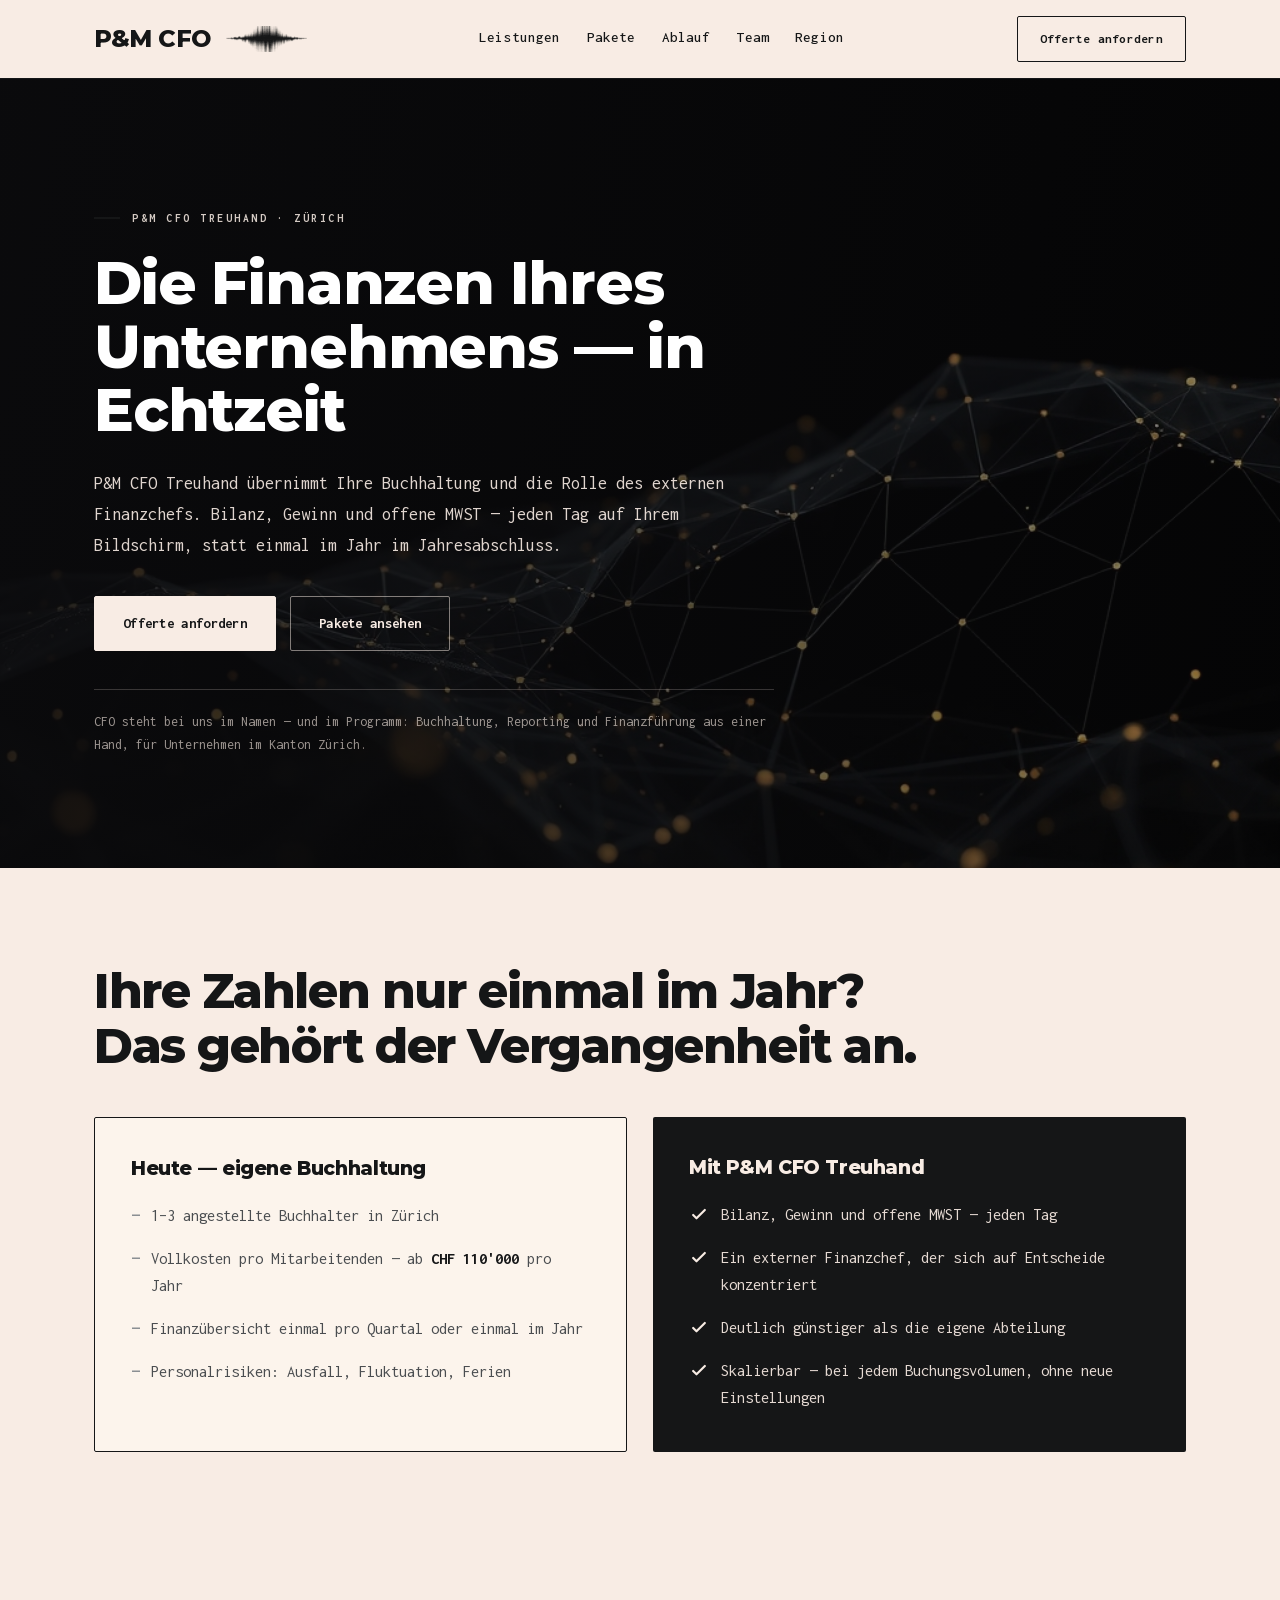
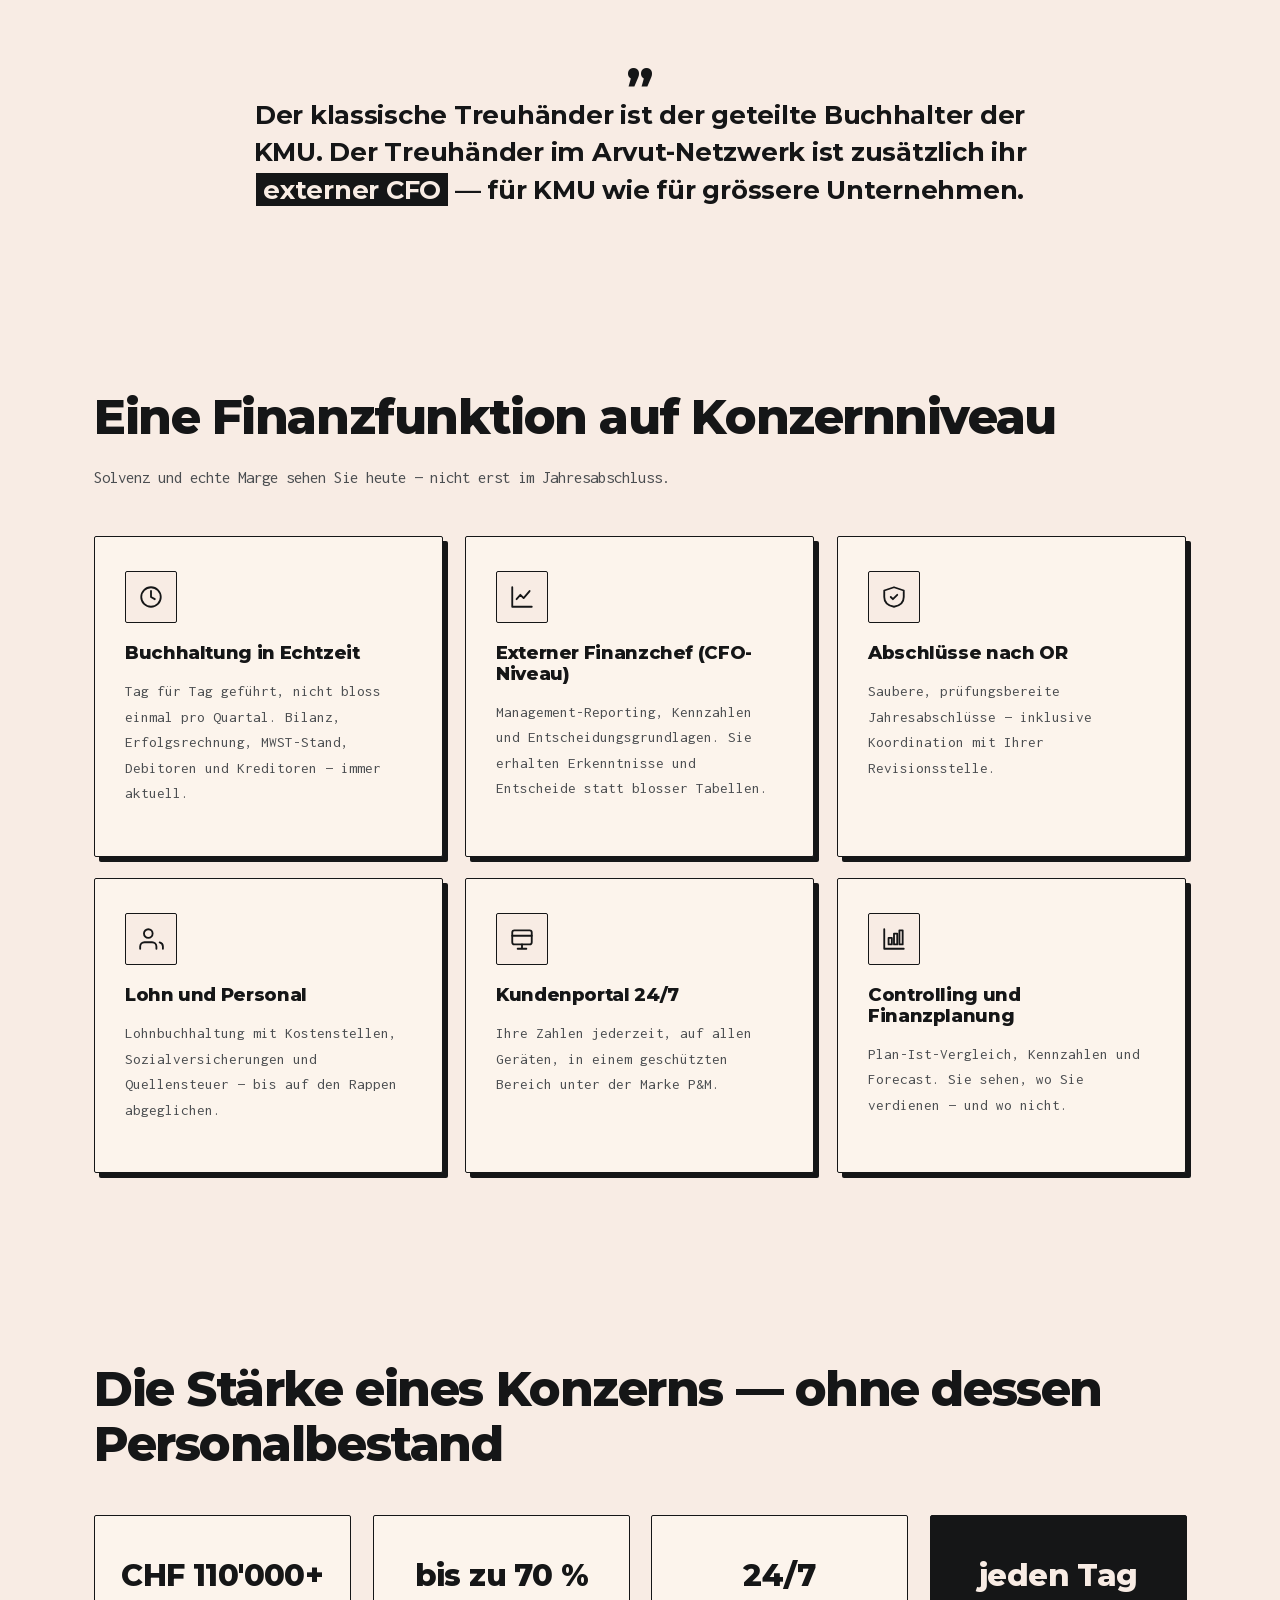
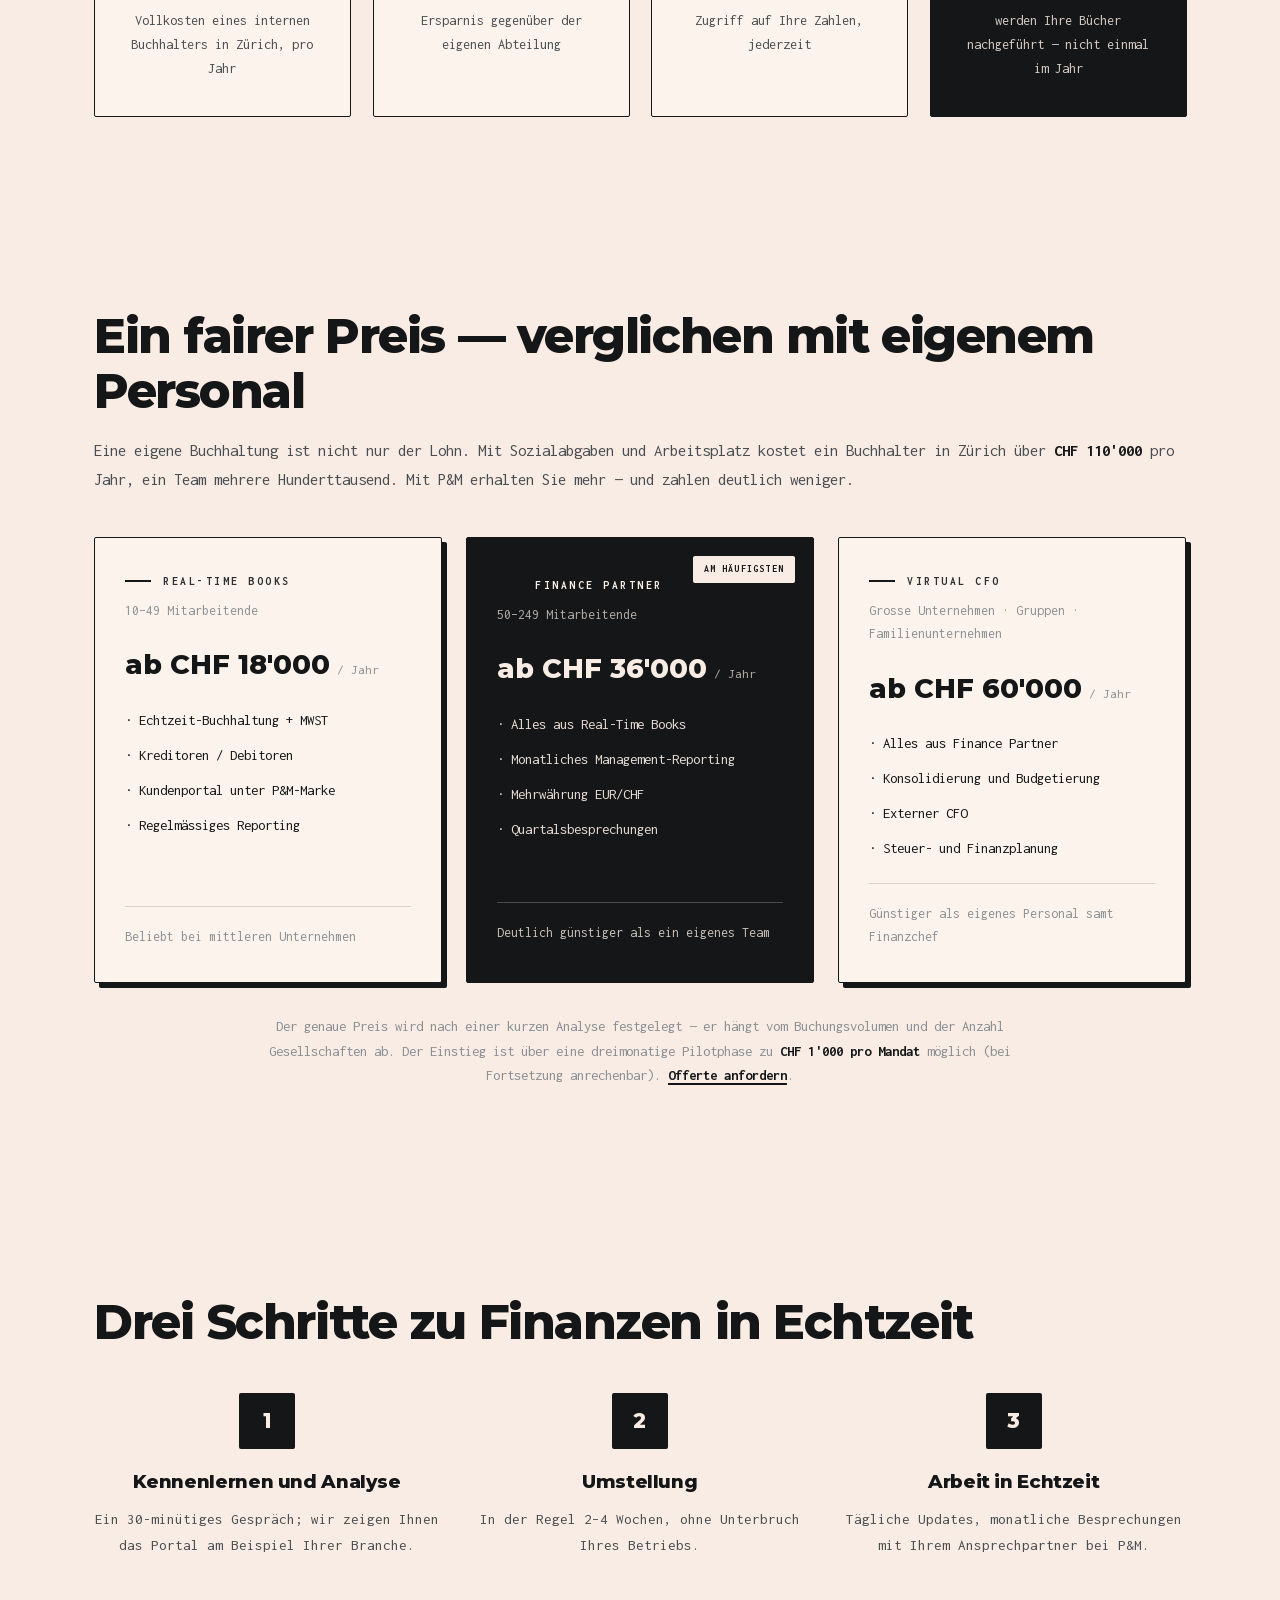
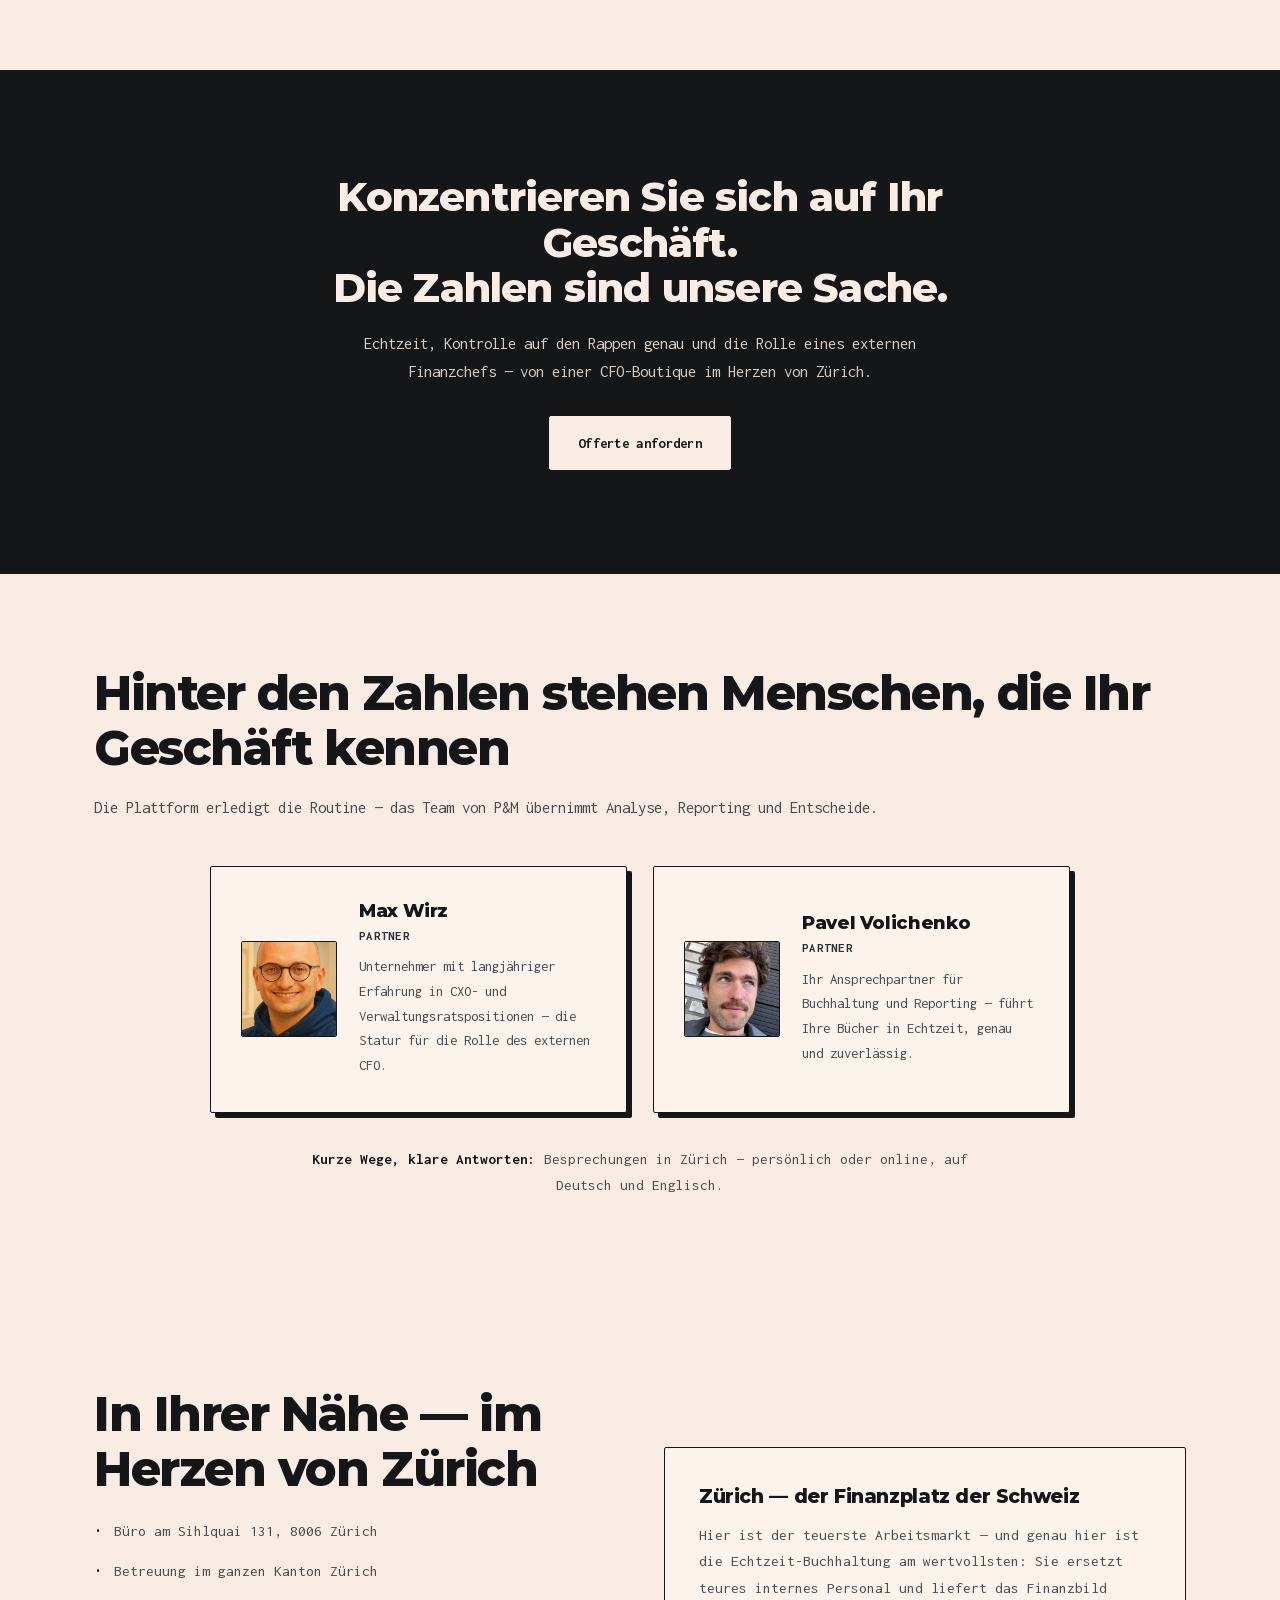
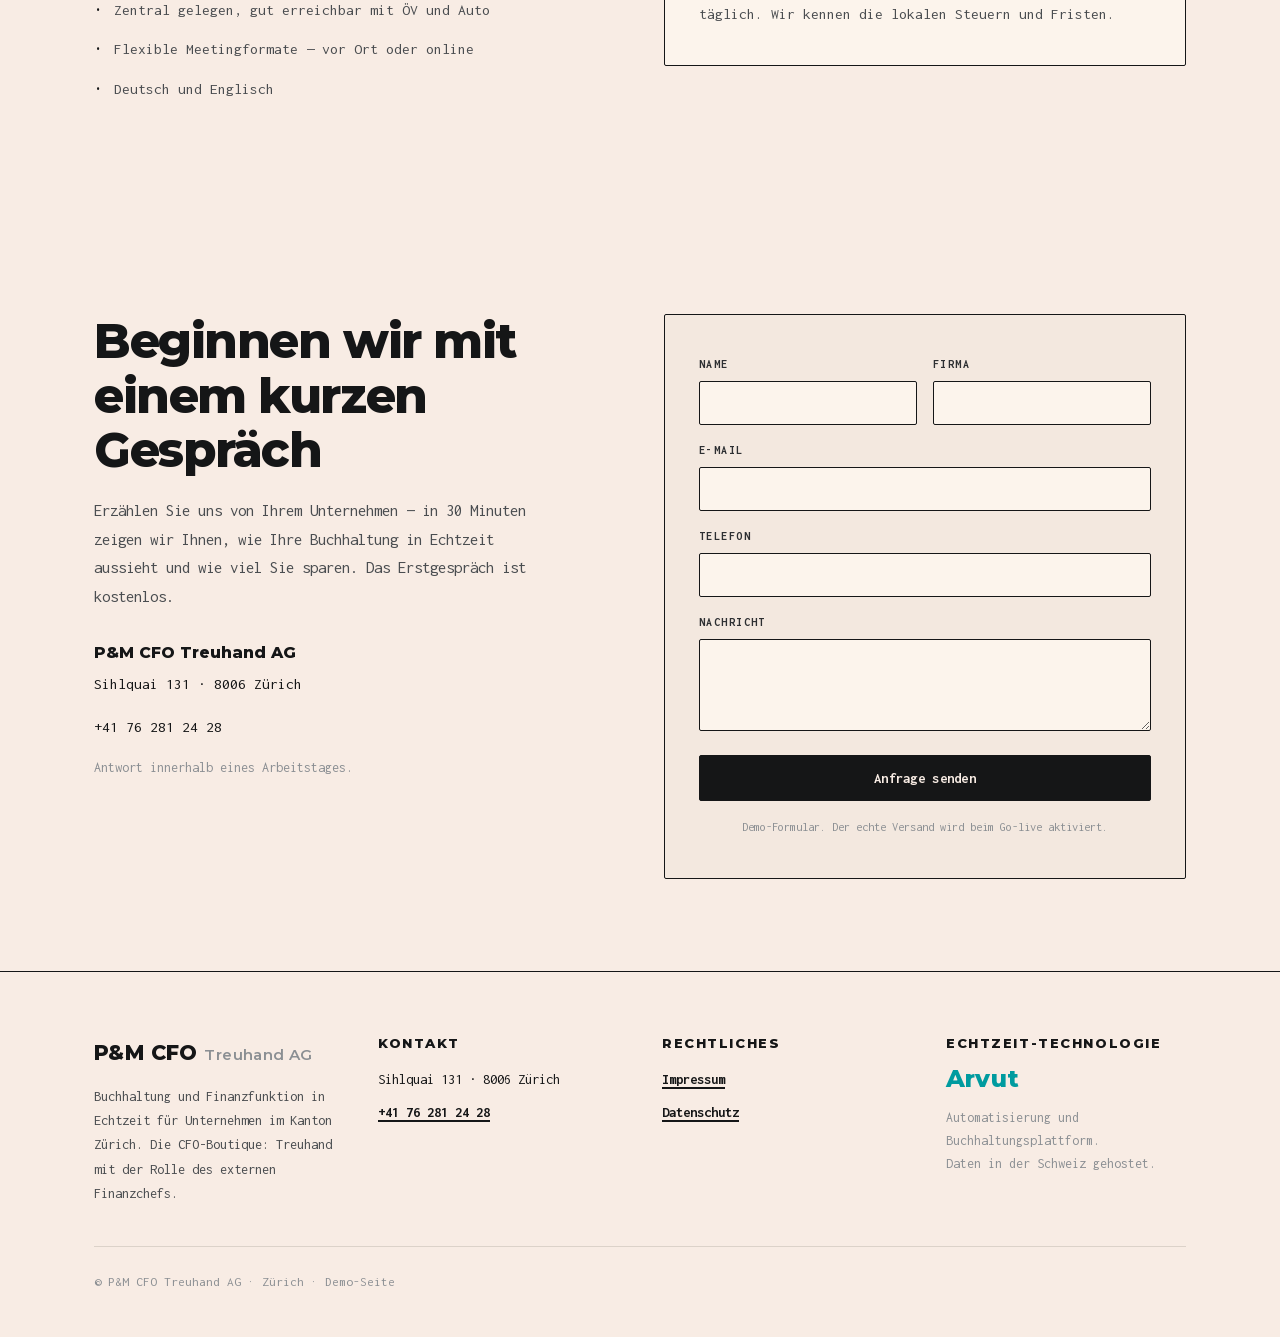
==== commit de49edb4: "Logo-Wellenform: echte Wellenform vom Original statt gezeichneter Co-Authored-By: Claude Opus 4.8 <n" ====
--- a/de/index.html
+++ b/de/index.html
@@ -67,7 +67,7 @@
   <div class="wrap" style="height:78px;display:flex;align-items:center;justify-content:space-between;gap:20px;">
     <a href="#top" aria-label="P&M CFO Treuhand AG" style="display:flex;align-items:center;gap:15px;">
       <span style="font-family:'Montserrat',sans-serif;font-weight:800;font-size:1.5rem;color:var(--ink);letter-spacing:-.02em;line-height:1;">P&amp;M&nbsp;CFO</span>
-      <svg width="132" height="30" viewBox="0 0 157 34" class="logo-wave" preserveAspectRatio="xMidYMid meet" fill="none" xmlns="http://www.w3.org/2000/svg" aria-hidden="true" style="color:var(--ink);flex-shrink:0;"><rect x="0.0" y="15.9" width="2.0" height="2.1" rx="1" fill="currentColor"/><rect x="3.6" y="14.8" width="2.0" height="4.5" rx="1" fill="currentColor"/><rect x="7.2" y="12.7" width="2.0" height="8.7" rx="1" fill="currentColor"/><rect x="10.8" y="13.3" width="2.0" height="7.4" rx="1" fill="currentColor"/><rect x="14.4" y="10.2" width="2.0" height="13.7" rx="1" fill="currentColor"/><rect x="18.0" y="11.3" width="2.0" height="11.4" rx="1" fill="currentColor"/><rect x="21.6" y="9.4" width="2.0" height="15.1" rx="1" fill="currentColor"/><rect x="25.2" y="7.2" width="2.0" height="19.6" rx="1" fill="currentColor"/><rect x="28.8" y="7.5" width="2.0" height="19.1" rx="1" fill="currentColor"/><rect x="32.4" y="8.2" width="2.0" height="17.7" rx="1" fill="currentColor"/><rect x="36.0" y="5.2" width="2.0" height="23.5" rx="1" fill="currentColor"/><rect x="39.6" y="8.7" width="2.0" height="16.7" rx="1" fill="currentColor"/><rect x="43.2" y="5.4" width="2.0" height="23.3" rx="1" fill="currentColor"/><rect x="46.8" y="8.7" width="2.0" height="16.5" rx="1" fill="currentColor"/><rect x="50.4" y="6.7" width="2.0" height="20.5" rx="1" fill="currentColor"/><rect x="54.0" y="3.0" width="2.0" height="27.9" rx="1" fill="currentColor"/><rect x="57.6" y="7.7" width="2.0" height="18.7" rx="1" fill="currentColor"/><rect x="61.2" y="3.9" width="2.0" height="26.1" rx="1" fill="currentColor"/><rect x="64.8" y="9.2" width="2.0" height="15.6" rx="1" fill="currentColor"/><rect x="68.4" y="5.9" width="2.0" height="22.1" rx="1" fill="currentColor"/><rect x="72.0" y="10.3" width="2.0" height="13.4" rx="1" fill="currentColor"/><rect x="75.6" y="8.2" width="2.0" height="17.6" rx="1" fill="currentColor"/><rect x="79.2" y="12.2" width="2.0" height="9.6" rx="1" fill="currentColor"/><rect x="82.8" y="8.2" width="2.0" height="17.5" rx="1" fill="currentColor"/><rect x="86.4" y="10.4" width="2.0" height="13.3" rx="1" fill="currentColor"/><rect x="90.0" y="6.1" width="2.0" height="21.9" rx="1" fill="currentColor"/><rect x="93.6" y="9.3" width="2.0" height="15.4" rx="1" fill="currentColor"/><rect x="97.2" y="4.2" width="2.0" height="25.6" rx="1" fill="currentColor"/><rect x="100.8" y="7.9" width="2.0" height="18.2" rx="1" fill="currentColor"/><rect x="104.4" y="3.5" width="2.0" height="27.1" rx="1" fill="currentColor"/><rect x="108.0" y="7.1" width="2.0" height="19.8" rx="1" fill="currentColor"/><rect x="111.6" y="9.1" width="2.0" height="15.9" rx="1" fill="currentColor"/><rect x="115.2" y="5.9" width="2.0" height="22.3" rx="1" fill="currentColor"/><rect x="118.8" y="9.1" width="2.0" height="15.8" rx="1" fill="currentColor"/><rect x="122.4" y="5.9" width="2.0" height="22.2" rx="1" fill="currentColor"/><rect x="126.0" y="8.7" width="2.0" height="16.5" rx="1" fill="currentColor"/><rect x="129.6" y="8.2" width="2.0" height="17.7" rx="1" fill="currentColor"/><rect x="133.2" y="8.0" width="2.0" height="18.0" rx="1" fill="currentColor"/><rect x="136.8" y="10.2" width="2.0" height="13.7" rx="1" fill="currentColor"/><rect x="140.4" y="11.9" width="2.0" height="10.2" rx="1" fill="currentColor"/><rect x="144.0" y="11.0" width="2.0" height="12.0" rx="1" fill="currentColor"/><rect x="147.6" y="13.8" width="2.0" height="6.3" rx="1" fill="currentColor"/><rect x="151.2" y="13.4" width="2.0" height="7.2" rx="1" fill="currentColor"/><rect x="154.8" y="15.2" width="2.0" height="3.5" rx="1" fill="currentColor"/></svg>
+      <img src="../assets/img/wave.png?v=1" class="logo-wave" alt="" aria-hidden="true" style="height:26px;width:auto;flex-shrink:0;">
     </a>
     <nav class="hide-mob" style="display:flex;align-items:center;gap:26px;">
       <a href="#leistungen" class="nav-a">Leistungen</a>
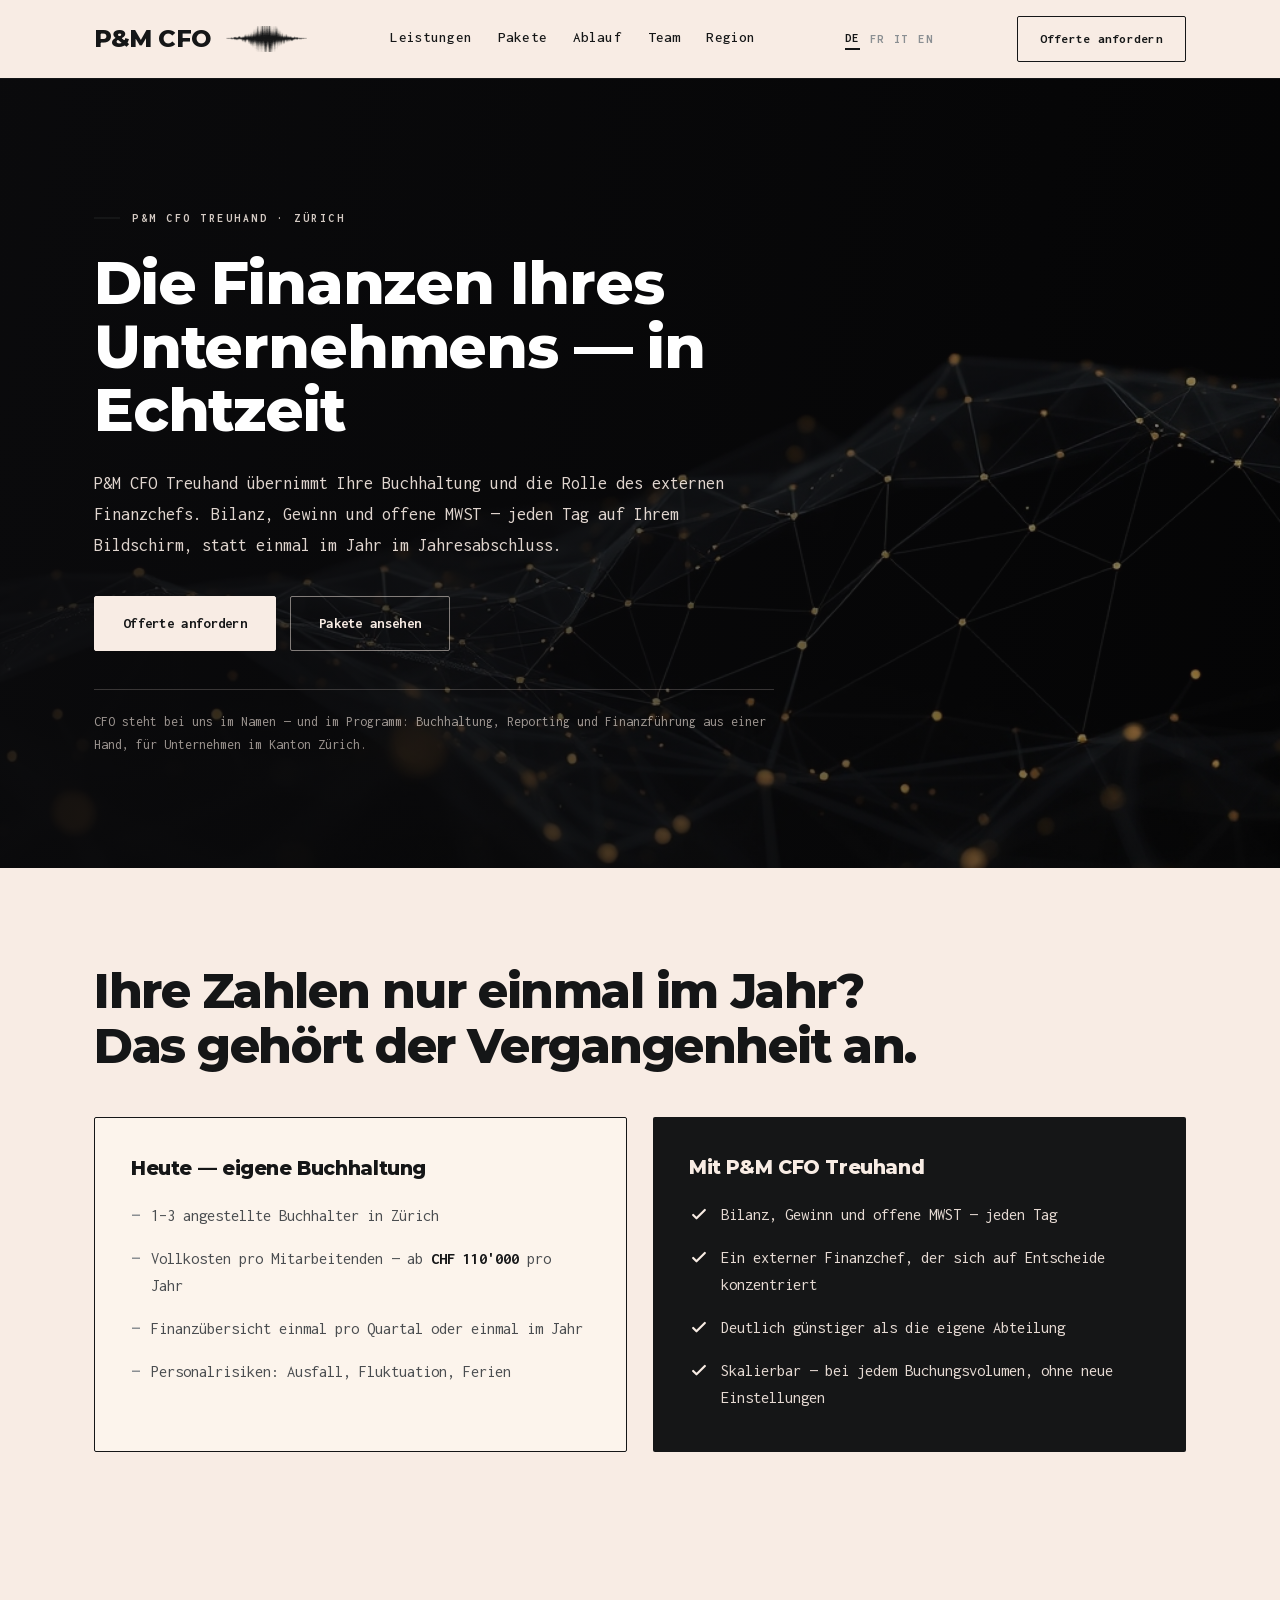
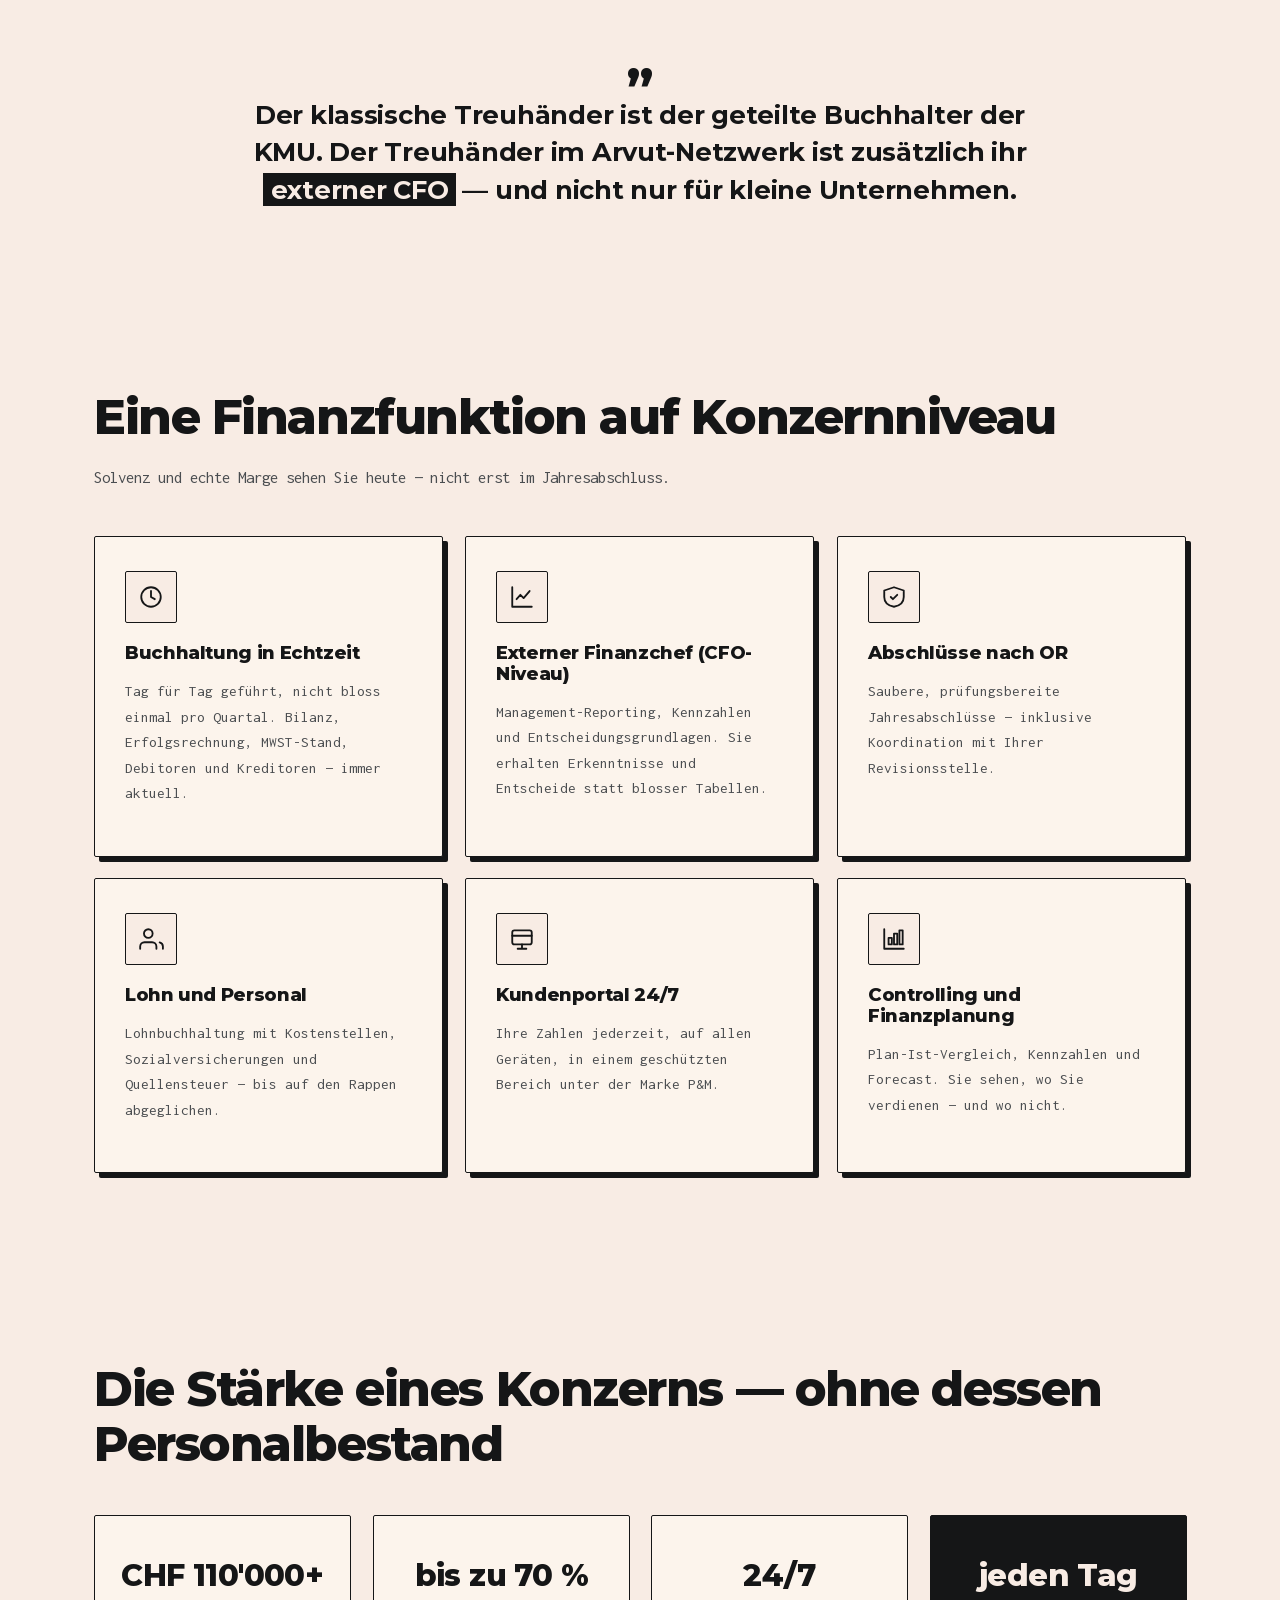
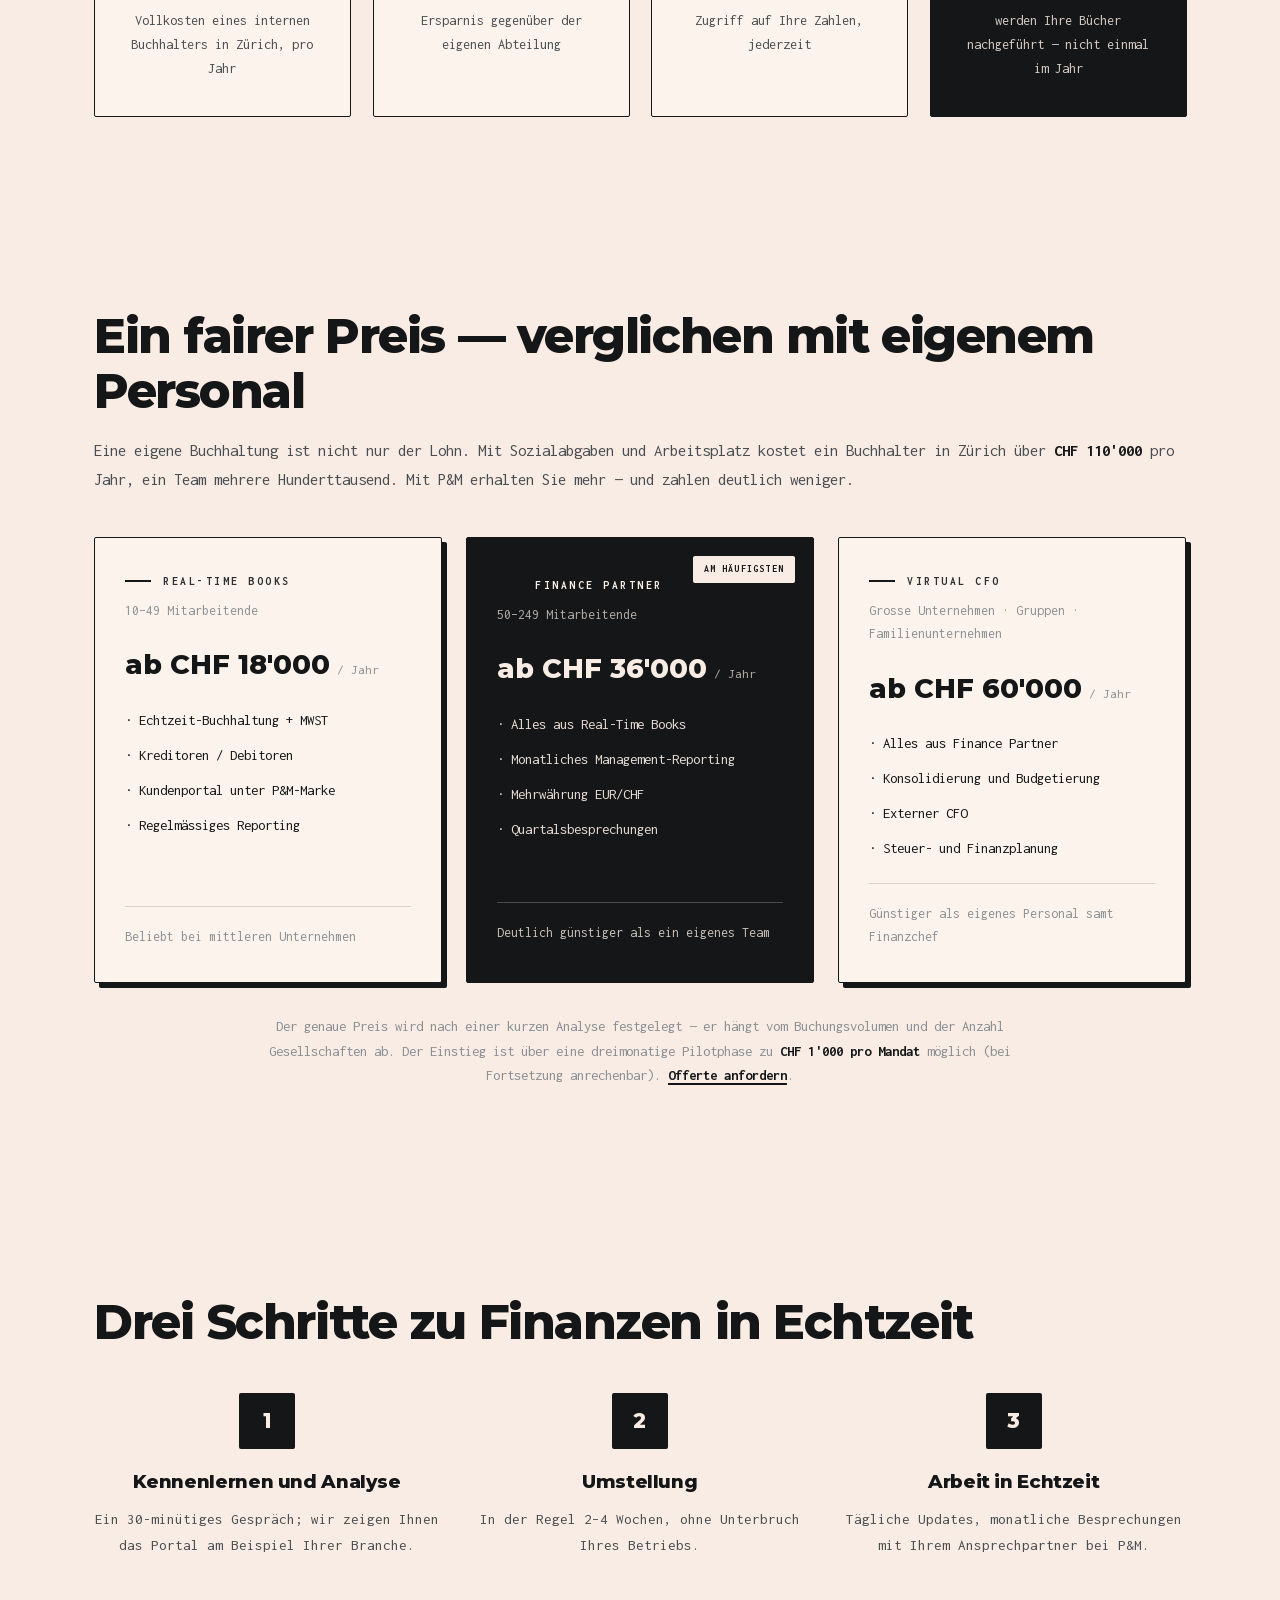
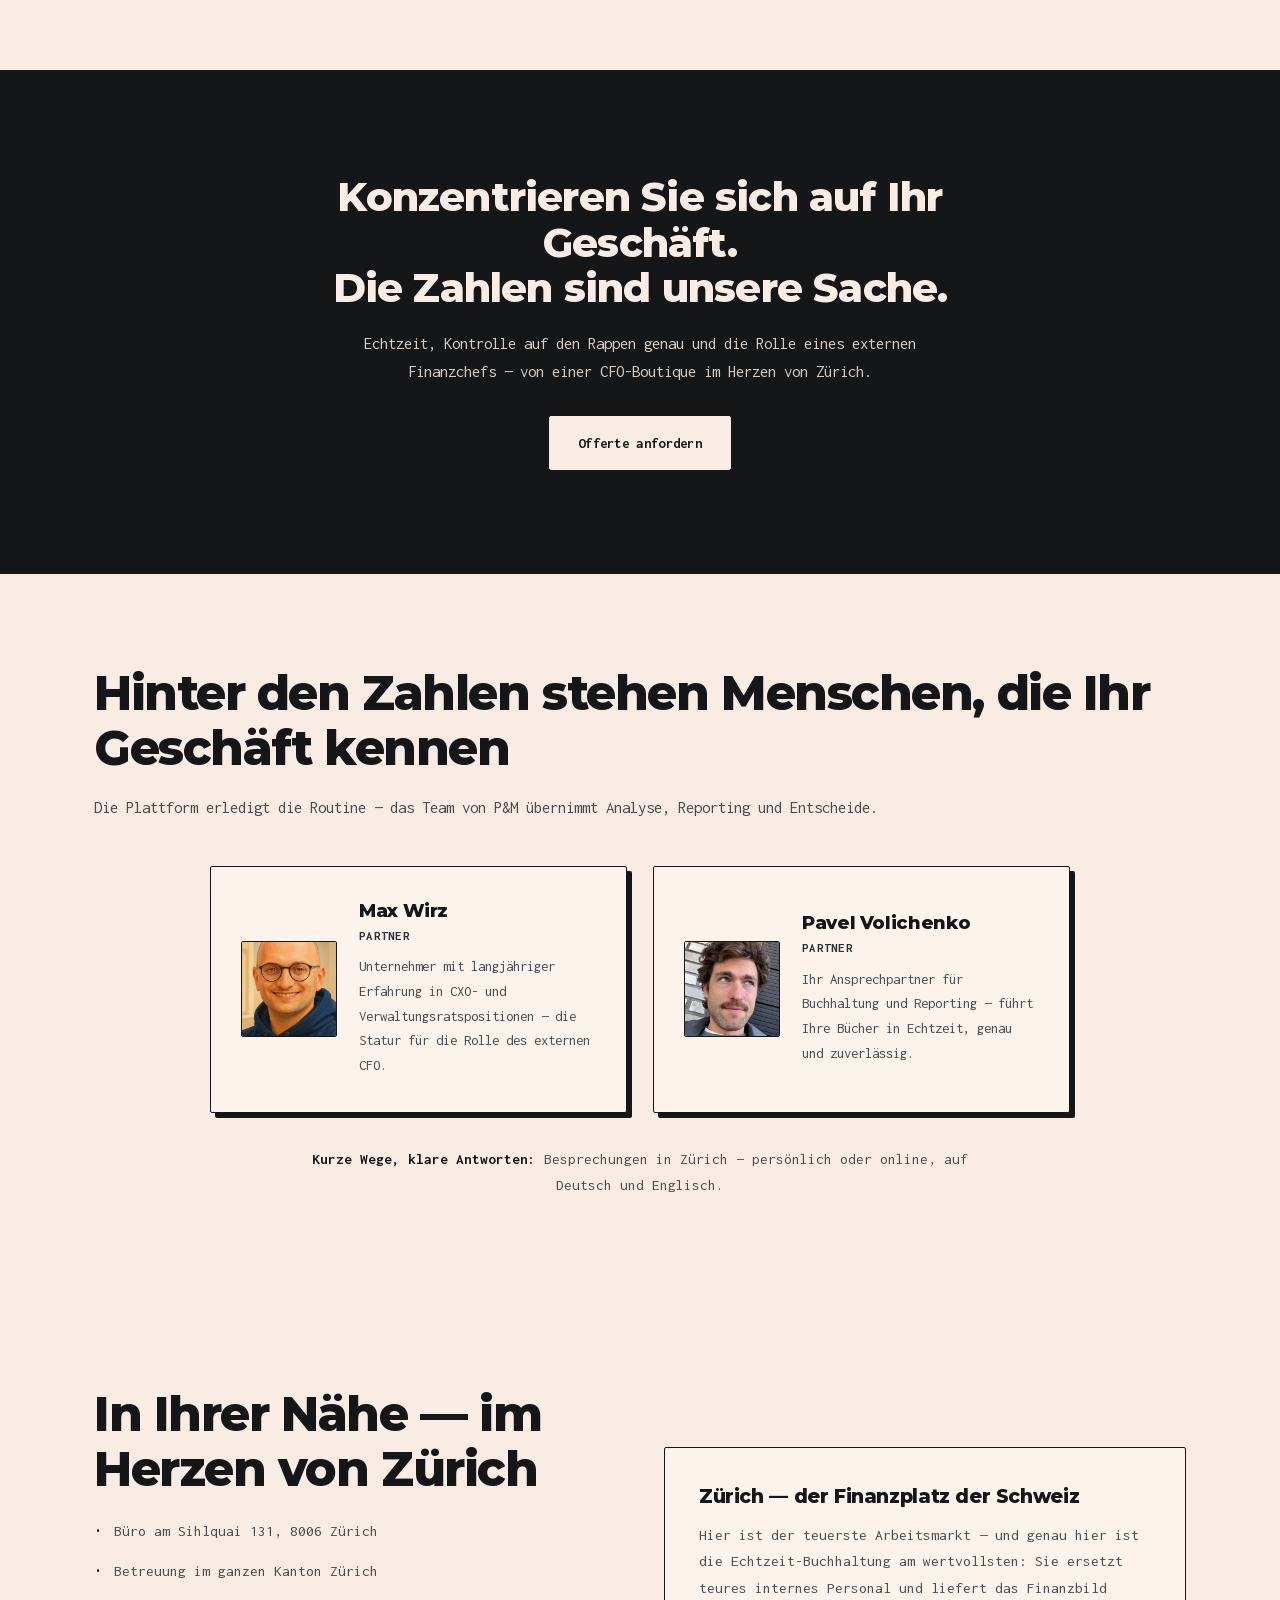
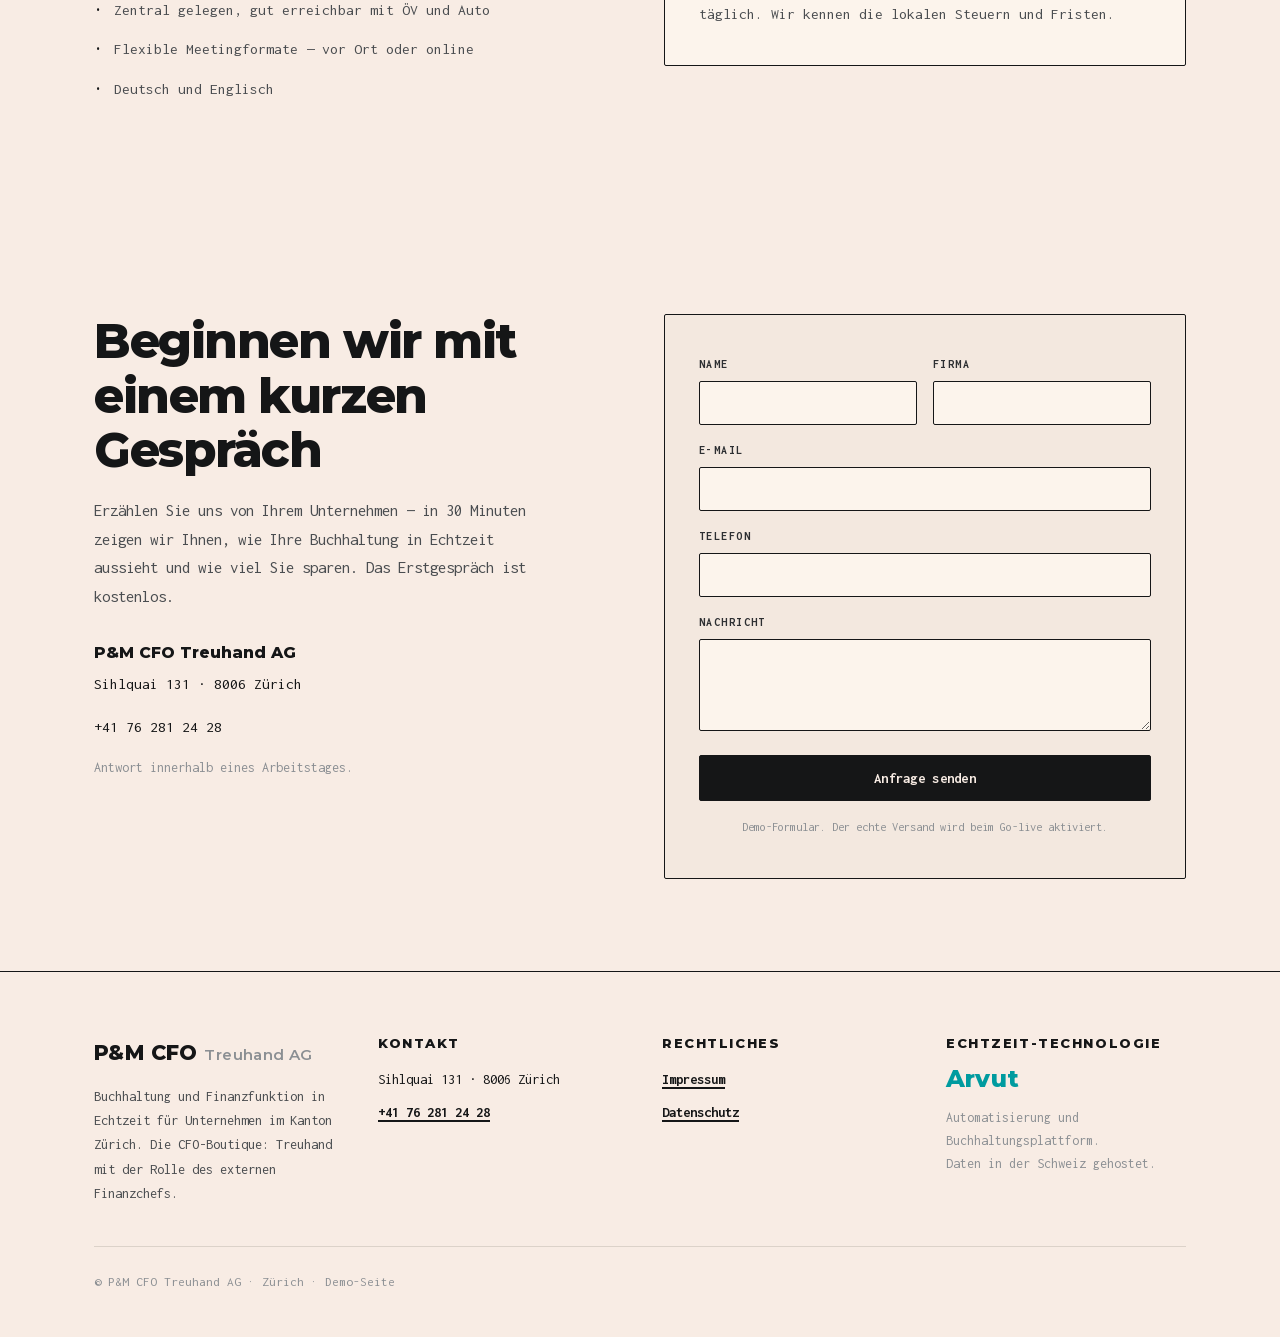
==== commit 4b11ea71: "лендинг: вылет за экран на 320 px убран Замер до правки на 320: obt +103, tbo +77, pmt +69, example " ====
--- a/de/index.html
+++ b/de/index.html
@@ -58,6 +58,29 @@
 @media(max-width:900px){.hide-mob{display:none!important;}}
 @media(max-width:560px){.logo-wave{display:none;}}
 @media(max-width:820px){.g2{grid-template-columns:1fr!important;gap:36px!important;}}
+.lang-switch{display:flex;align-items:center;gap:10px;margin-left:6px;}.lang-switch a.lang{font-family:'Inconsolata',monospace;font-size:12px;font-weight:700;letter-spacing:.1em;text-transform:uppercase;color:var(--muted);}.lang-switch a.lang:hover{color:var(--ink);}.lang-switch a.lang.on{color:var(--ink);border-bottom:2px solid var(--ink);}
+</style>
+<style>
+/* 320 px, 31.08.2026. Пять причин вылета за экран — все замерены, не предположены:
+   1) у флекс/грид-детей min-width по умолчанию `auto`, то есть трек не сжимается
+      ниже min-content: длинное слово в одиночку держит колонку шире экрана;
+   2) немецкие композиты («Buchhaltungsplattform») как раз такие слова;
+   3) .g2 задан классом → ему нужен явный minmax(0,1fr);
+   4) шапка — flex с nowrap: логотип + меню + CTA не помещаются в 320;
+   5) reveal-анимация сдвигает блок вбок, и страница на этот сдвиг расширяется.
+   Инлайновые minmax(Npx,1fr) правятся в самой разметке — снаружи их не достать.
+   `*{min-width:0}` безобиден: `auto` особый только у флекс/грид-детей, у остальных
+   это и так начальное значение. Обрезать содержимое им НЕЛЬЗЯ — clip оставлен
+   только для анимаций и фоновых подложек (и это clip, не hidden: sticky не ломается).
+   Всё живёт только ≤560 px: на десктопе раскладка не меняется. */
+@media(max-width:560px){
+  *{min-width:0}
+  body{overflow-wrap:break-word;hyphens:auto}
+  .g2{grid-template-columns:minmax(0,1fr)!important}
+  .wrap{flex-wrap:wrap}
+  nav,.menu{flex-wrap:wrap}
+  section,header,footer,main{overflow-x:clip}
+}
 </style>
 </head>
 <body>
@@ -76,6 +99,7 @@
       <a href="#team" class="nav-a">Team</a>
       <a href="#region" class="nav-a">Region</a>
     </nav>
+    <span class="lang-switch"><a href="../de/" class="lang on">DE</a><a href="../fr/" class="lang">FR</a><a href="../it/" class="lang">IT</a><a href="../en/" class="lang">EN</a></span>
     <a href="#kontakt" class="btn btn-out" style="padding:11px 22px;font-size:.82rem;">Offerte anfordern</a>
   </div>
 </header>
@@ -132,7 +156,7 @@
   <div class="wrap reveal" style="max-width:880px;margin:0 auto;text-align:center;">
     <div style="font-family:'Montserrat',sans-serif;font-weight:800;font-size:3rem;color:var(--ink);line-height:1;margin-bottom:10px;">„</div>
     <p style="font-family:'Montserrat',sans-serif;font-weight:700;font-size:clamp(1.25rem,2.4vw,1.6rem);color:var(--ink);line-height:1.46;letter-spacing:-.01em;margin:0;">
-      Der klassische Treuhänder ist der geteilte Buchhalter der KMU. Der Treuhänder im Arvut-Netzwerk ist zusätzlich ihr <span class="inv">externer CFO</span> — für KMU wie für grössere Unternehmen.
+      Der klassische Treuhänder ist der geteilte Buchhalter der KMU. Der Treuhänder im Arvut-Netzwerk ist zusätzlich ihr <span class="inv">externer CFO</span> — und nicht nur für kleine Unternehmen.
     </p>
   </div>
 </section>
@@ -144,7 +168,7 @@
       <h2 class="h-sec">Eine Finanzfunktion auf Konzernniveau</h2>
       <p class="lead" style="margin-top:18px;">Solvenz und echte Marge sehen Sie heute — nicht erst im Jahresabschluss.</p>
     </div>
-    <div style="display:grid;grid-template-columns:repeat(auto-fit,minmax(300px,1fr));gap:22px;">
+    <div style="display:grid;grid-template-columns:repeat(auto-fit,minmax(min(300px,100%),1fr));gap:22px;">
       <div class="card reveal">
         <div class="ico"><svg viewBox="0 0 24 24" fill="none" stroke="currentColor" stroke-width="1.7" stroke-linecap="round" stroke-linejoin="round"><circle cx="12" cy="12" r="9"/><path d="M12 6.5v5.5l3.5 2"/></svg></div>
         <h3>Buchhaltung in Echtzeit</h3>
@@ -185,7 +209,7 @@
     <div class="reveal sec-head">
       <h2 class="h-sec">Die Stärke eines Konzerns — ohne dessen Personalbestand</h2>
     </div>
-    <div style="display:grid;grid-template-columns:repeat(auto-fit,minmax(210px,1fr));gap:22px;">
+    <div style="display:grid;grid-template-columns:repeat(auto-fit,minmax(min(210px,100%),1fr));gap:22px;">
       <div class="reveal" style="background:var(--white);border:1.5px solid var(--ink);border-radius:var(--radius);padding:34px 26px;text-align:center;">
         <div style="font-family:'Montserrat',sans-serif;font-weight:800;font-size:1.9rem;color:var(--ink);letter-spacing:-.02em;">CHF 110'000+</div>
         <div style="margin-top:8px;font-size:.9rem;color:var(--body);">Vollkosten eines internen Buchhalters in Zürich, pro Jahr</div>
@@ -213,7 +237,7 @@
       <h2 class="h-sec">Ein fairer Preis — verglichen mit eigenem Personal</h2>
       <p class="lead" style="margin-top:18px;">Eine eigene Buchhaltung ist nicht nur der Lohn. Mit Sozialabgaben und Arbeitsplatz kostet ein Buchhalter in Zürich über <b style="color:var(--ink);">CHF 110'000</b> pro Jahr, ein Team mehrere Hunderttausend. Mit P&M erhalten Sie mehr — und zahlen deutlich weniger.</p>
     </div>
-    <div style="display:grid;grid-template-columns:repeat(auto-fit,minmax(280px,1fr));gap:24px;align-items:stretch;margin-top:44px;">
+    <div style="display:grid;grid-template-columns:repeat(auto-fit,minmax(min(280px,100%),1fr));gap:24px;align-items:stretch;margin-top:44px;">
       <div class="reveal card" style="display:flex;flex-direction:column;">
         <span class="eyebrow">Real-Time Books</span>
         <p style="font-size:.86rem;margin:8px 0 0;color:var(--muted);">10–49 Mitarbeitende</p>
@@ -253,7 +277,7 @@
     <div class="reveal sec-head">
       <h2 class="h-sec">Drei Schritte zu Finanzen in Echtzeit</h2>
     </div>
-    <div style="display:grid;grid-template-columns:repeat(auto-fit,minmax(270px,1fr));gap:28px;">
+    <div style="display:grid;grid-template-columns:repeat(auto-fit,minmax(min(270px,100%),1fr));gap:28px;">
       <div class="reveal" style="text-align:center;"><div style="width:56px;height:56px;background:var(--ink);color:var(--paper);border-radius:var(--radius);font-family:'Montserrat',sans-serif;font-weight:800;font-size:1.3rem;display:flex;align-items:center;justify-content:center;margin:0 auto 22px;">1</div><h3 style="font-size:1.16rem;margin-bottom:11px;">Kennenlernen und Analyse</h3><p style="font-size:.95rem;">Ein 30-minütiges Gespräch; wir zeigen Ihnen das Portal am Beispiel Ihrer Branche.</p></div>
       <div class="reveal" style="text-align:center;"><div style="width:56px;height:56px;background:var(--ink);color:var(--paper);border-radius:var(--radius);font-family:'Montserrat',sans-serif;font-weight:800;font-size:1.3rem;display:flex;align-items:center;justify-content:center;margin:0 auto 22px;">2</div><h3 style="font-size:1.16rem;margin-bottom:11px;">Umstellung</h3><p style="font-size:.95rem;">In der Regel 2–4 Wochen, ohne Unterbruch Ihres Betriebs.</p></div>
       <div class="reveal" style="text-align:center;"><div style="width:56px;height:56px;background:var(--ink);color:var(--paper);border-radius:var(--radius);font-family:'Montserrat',sans-serif;font-weight:800;font-size:1.3rem;display:flex;align-items:center;justify-content:center;margin:0 auto 22px;">3</div><h3 style="font-size:1.16rem;margin-bottom:11px;">Arbeit in Echtzeit</h3><p style="font-size:.95rem;">Tägliche Updates, monatliche Besprechungen mit Ihrem Ansprechpartner bei P&M.</p></div>
@@ -355,7 +379,7 @@
 <!-- ===== FUSSZEILE (hell — Qontrarian-Stil) ===== -->
 <footer style="background:var(--paper);color:var(--body);padding:64px 0 30px;border-top:1.5px solid var(--ink);">
   <div class="wrap">
-    <div style="display:grid;grid-template-columns:repeat(auto-fit,minmax(220px,1fr));gap:44px;padding-bottom:40px;border-bottom:1px solid var(--line);">
+    <div style="display:grid;grid-template-columns:repeat(auto-fit,minmax(min(220px,100%),1fr));gap:44px;padding-bottom:40px;border-bottom:1px solid var(--line);">
       <div>
         <div style="font-family:'Montserrat',sans-serif;font-weight:800;font-size:1.3rem;color:var(--ink);margin-bottom:14px;letter-spacing:.02em;">P&M CFO <span style="font-weight:600;color:var(--muted);font-size:.95rem;">Treuhand AG</span></div>
         <p style="font-size:.9rem;color:var(--body);margin:0;">Buchhaltung und Finanzfunktion in Echtzeit für Unternehmen im Kanton Zürich. Die CFO-Boutique: Treuhand mit der Rolle des externen Finanzchefs.</p>
